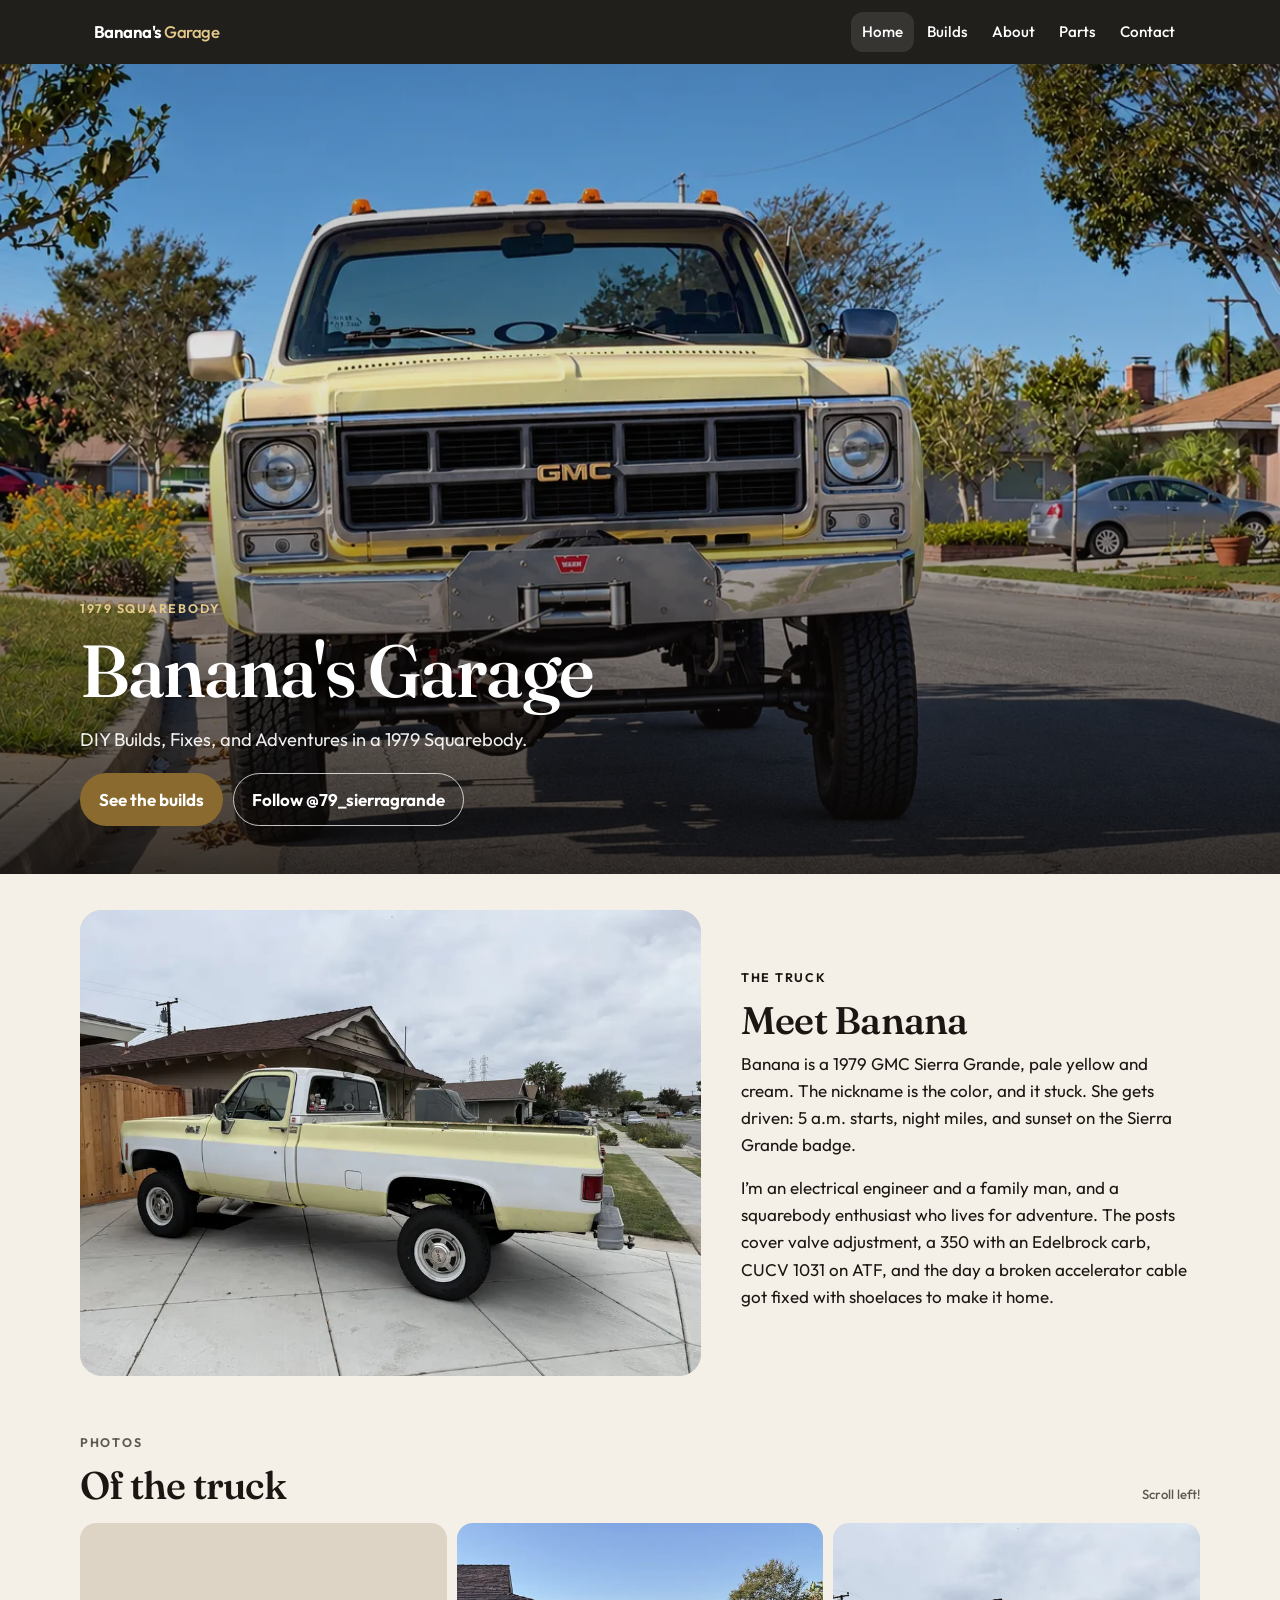
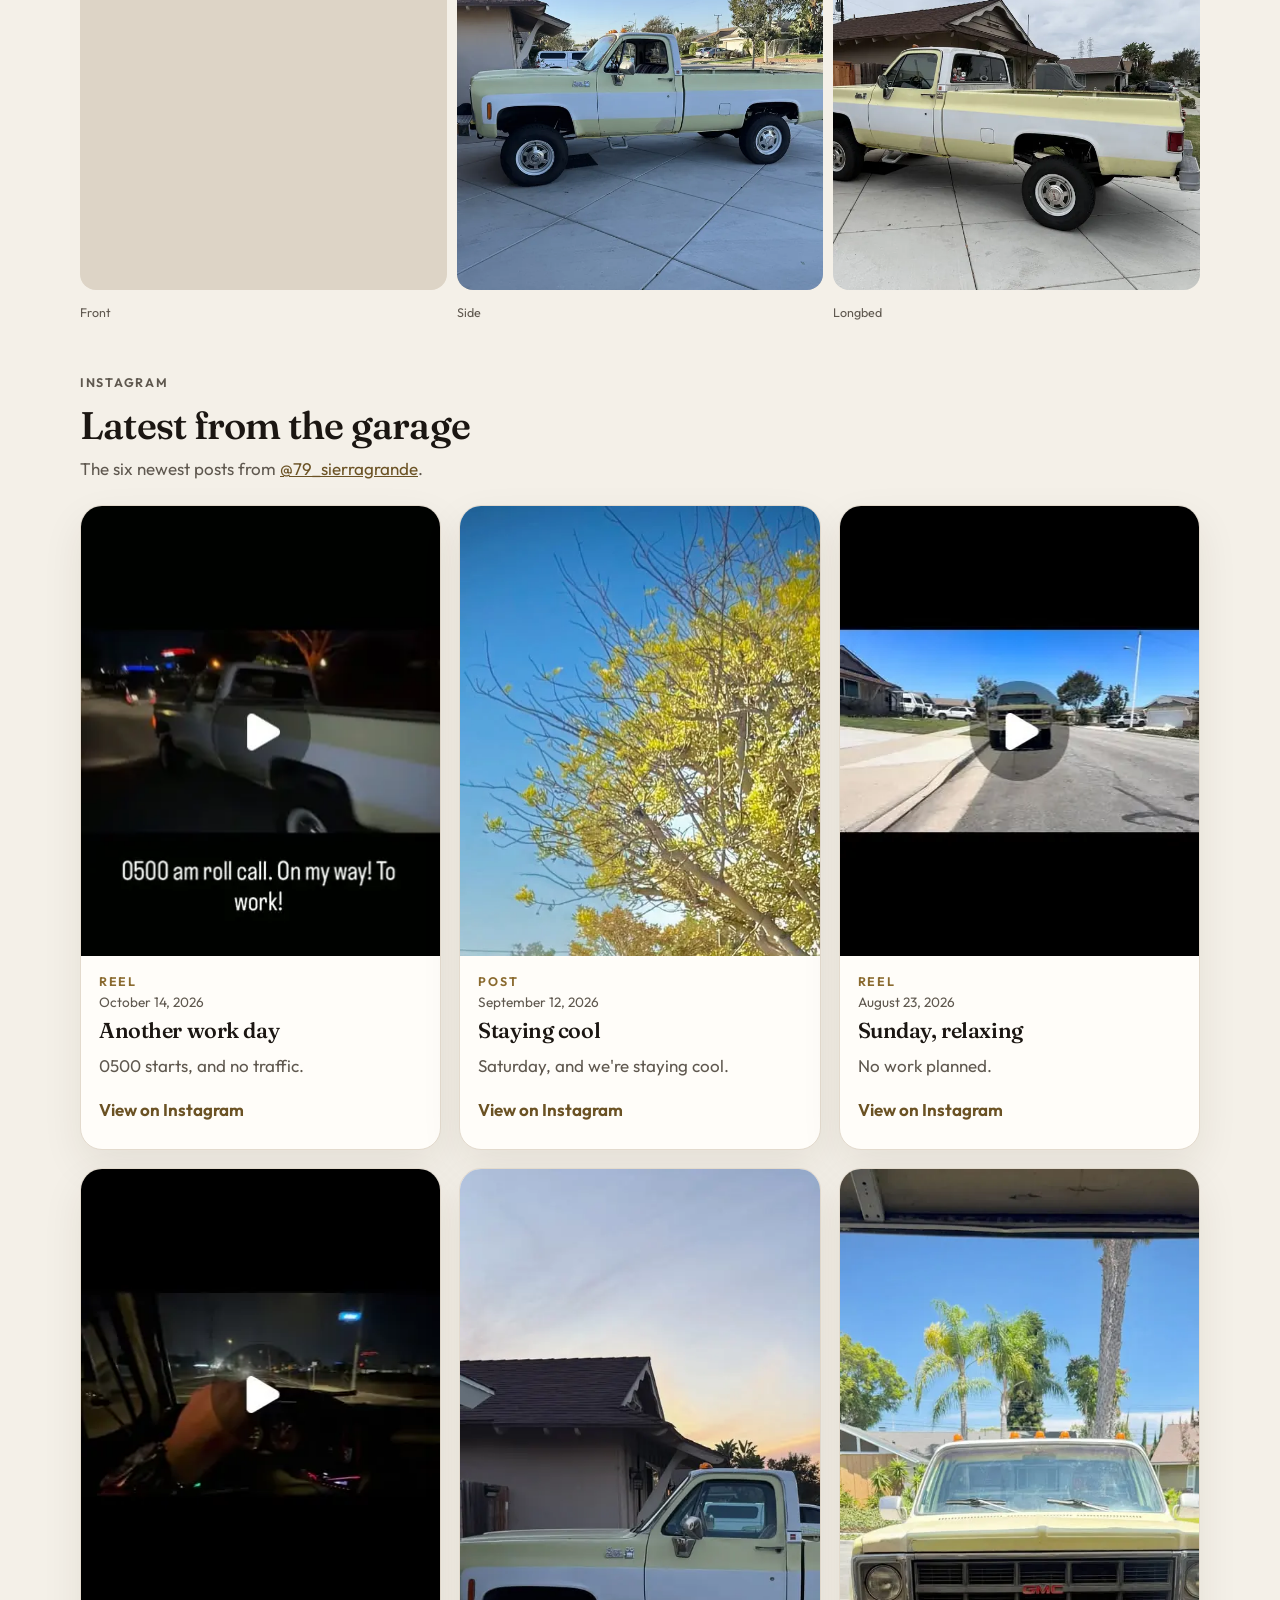
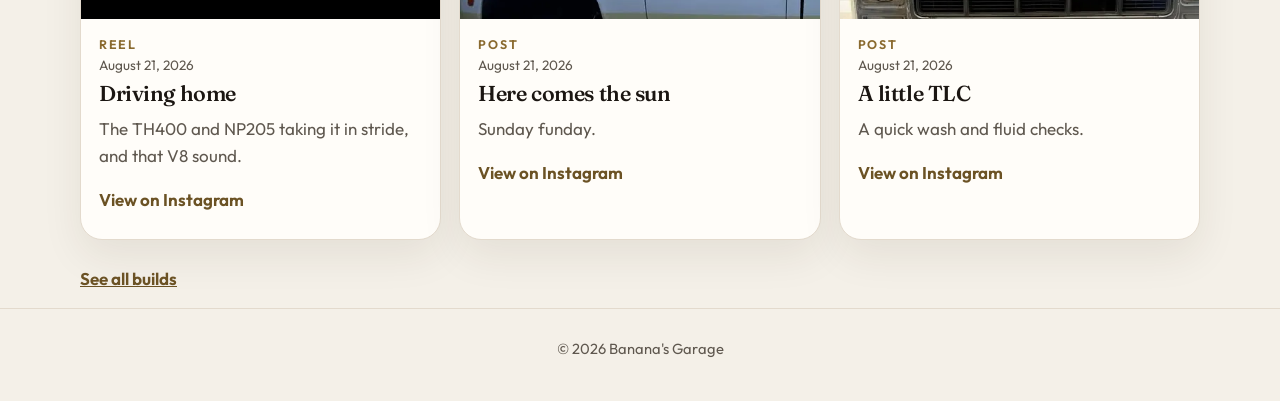
==== index.html @ 0ba42f67 "Title-case the home hero tagline Co-authored-by: jeremyge <info@jeremyescobar.com>" ====
<!DOCTYPE html>
<html lang="en">
<head>
  <meta charset="utf-8">
  <meta name="viewport" content="width=device-width, initial-scale=1">
  <title>Banana's Garage | 1979 GMC Sierra Grande</title>
  <meta name="description" content="DIY builds, fixes, and adventures in Banana, a pale-yellow 1979 GMC Sierra Grande.">
  <meta name="theme-color" content="#14110e">
  <link rel="canonical" href="https://bananasgarage.com/">
  <meta property="og:site_name" content="Banana's Garage">
  <meta property="og:type" content="website">
  <meta property="og:title" content="Banana's Garage | 1979 GMC Sierra Grande">
  <meta property="og:description" content="DIY Builds, Fixes, and Adventures in a 1979 Squarebody.">
  <meta property="og:url" content="https://bananasgarage.com/">
  <meta property="og:image" content="https://bananasgarage.com/og.png">
  <meta property="og:image:width" content="1200">
  <meta property="og:image:height" content="630">
  <meta property="og:image:alt" content="Head-on photo of Banana, a pale yellow 1979 squarebody, on a sunny street.">
  <meta name="twitter:card" content="summary_large_image">
  <meta name="twitter:title" content="Banana's Garage | 1979 GMC Sierra Grande">
  <meta name="twitter:description" content="DIY Builds, Fixes, and Adventures in a 1979 Squarebody.">
  <meta name="twitter:image" content="https://bananasgarage.com/og.png">
  <link rel="icon" href="favicon.png" type="image/png">
  <link rel="apple-touch-icon" href="apple-touch-icon.png">
  <link rel="preload" href="fonts/outfit.woff2" as="font" type="font/woff2" crossorigin>
  <link rel="preload" href="fonts/fraunces.woff2" as="font" type="font/woff2" crossorigin>
  <link rel="preload" as="image" href="img/truck-front-900.webp" imagesrcset="img/truck-front-900.webp 900w, img/truck-front-1223.webp 1223w" imagesizes="100vw" type="image/webp">
  <link rel="stylesheet" href="css/styles.css">
</head>
<body>
  <a class="skip" href="#content">Skip to content</a>
  <header class="site-header">
    <div class="bar">
      <a class="logo" href="index.html">Banana's <em>Garage</em></a>
      <button type="button" class="nav-toggle" aria-expanded="false" aria-controls="site-nav" aria-label="Open menu">
        <span class="nav-toggle-icon" aria-hidden="true"></span>
      </button>
      <nav id="site-nav" class="site-nav" aria-label="Primary">
        <a href="index.html" aria-current="page">Home</a>
        <a href="builds.html">Builds</a>
        <a href="about.html">About</a>
        <a href="parts.html">Parts</a>
        <a href="contact.html">Contact</a>
      </nav>
    </div>
  </header>
  <button type="button" class="nav-scrim" tabindex="-1" aria-label="Close menu" hidden></button>

  <section class="hero">
    <picture>
      <source type="image/webp" srcset="img/truck-front-900.webp 900w, img/truck-front-1223.webp 1223w" sizes="100vw">
      <img src="img/truck-front-900.jpg" srcset="img/truck-front-900.jpg 900w, img/truck-front-1223.jpg 1223w" sizes="100vw" width="1223" height="1286" alt="Banana, a pale yellow 1979 squarebody, head-on on a sunny residential street." fetchpriority="high" decoding="async">
    </picture>
    <div class="hero-shade" aria-hidden="true"></div>
    <div class="hero-copy">
      <p class="kicker">1979 squarebody</p>
      <h1>Banana's Garage</h1>
      <p class="lede">DIY Builds, Fixes, and Adventures in a 1979 Squarebody.</p>
      <div class="hero-actions">
        <a class="btn" href="builds.html">See the builds</a>
        <a class="btn btn-ghost" href="https://www.instagram.com/79_sierragrande/" target="_blank" rel="noopener noreferrer">Follow @79_sierragrande</a>
      </div>
    </div>
  </section>

  <main id="content">
    <div class="wrap">
      <section class="split">
        <picture>
          <source type="image/webp" srcset="img/truck-side-longbed-900.webp 900w, img/truck-side-longbed-1800.webp 1800w" sizes="(max-width: 720px) 100vw, 56vw">
          <img class="meet-photo" src="img/truck-side-longbed-900.jpg" srcset="img/truck-side-longbed-900.jpg 900w, img/truck-side-longbed-1800.jpg 1800w" sizes="(max-width: 720px) 100vw, 56vw" width="1800" height="1350" alt="Driver-side profile of the longbed, pale yellow and white, parked by a wood gate under an overcast sky." loading="lazy" decoding="async">
        </picture>
        <div>
          <p class="kicker">The truck</p>
          <h2>Meet Banana</h2>
          <p>Banana is a 1979 GMC Sierra Grande, pale yellow and cream. The nickname is the color, and it stuck. She gets driven: 5 a.m. starts, night miles, and sunset on the Sierra Grande badge.</p>
          <p>I’m an electrical engineer and a family man, and a squarebody enthusiast who lives for adventure. The posts cover valve adjustment, a 350 with an Edelbrock carb, CUCV 1031 on ATF, and the day a broken accelerator cable got fixed with shoelaces to make it home.</p>
        </div>
      </section>

      <section class="section" aria-labelledby="photos-title">
        <div class="section-head photo-head">
          <div>
            <p class="kicker">Photos</p>
            <h2 id="photos-title">Of the truck</h2>
          </div>
          <p class="scroll-hint">Scroll left!</p>
        </div>
        <!--
          Photo slot: add img/<name>-900.jpg, img/<name>-900.webp, and a larger
          width when the original is bigger than 900px. Copy a <figure> below
          only after those files exist. Do not leave an img pointing at a missing file.
        -->
        <div class="photo-strip" tabindex="0" role="region" aria-label="Photos of Banana">
            <figure>
              <picture>
                <source type="image/webp" srcset="img/truck-front-900.webp 900w, img/truck-front-1223.webp 1223w" sizes="33vw">
                <img class="fit-front" src="img/truck-front-900.jpg" srcset="img/truck-front-900.jpg 900w, img/truck-front-1223.jpg 1223w" sizes="33vw" width="1223" height="1286" alt="Head-on view of Banana on a sunny residential street." loading="lazy" decoding="async">
              </picture>
              <figcaption>Front</figcaption>
            </figure>
            <figure>
              <picture>
                <source type="image/webp" srcset="img/truck-side-900.webp 900w, img/truck-side-1800.webp 1800w" sizes="33vw">
                <img class="fit-side" src="img/truck-side-900.jpg" srcset="img/truck-side-900.jpg 900w, img/truck-side-1800.jpg 1800w" sizes="33vw" width="1800" height="1350" alt="Daylight side profile of the two-tone truck in the driveway." loading="lazy" decoding="async">
              </picture>
              <figcaption>Side</figcaption>
            </figure>
            <figure>
              <picture>
                <source type="image/webp" srcset="img/truck-side-longbed-900.webp 900w, img/truck-side-longbed-1800.webp 1800w" sizes="33vw">
                <img src="img/truck-side-longbed-900.jpg" srcset="img/truck-side-longbed-900.jpg 900w, img/truck-side-longbed-1800.jpg 1800w" sizes="33vw" width="1800" height="1350" alt="Driver-side profile of the longbed beside a wood gate under an overcast sky." loading="lazy" decoding="async">
              </picture>
              <figcaption>Longbed</figcaption>
            </figure>
            <figure>
              <picture>
                <source type="image/webp" srcset="img/truck-badge-900.webp 900w, img/truck-badge-1206.webp 1206w" sizes="33vw">
                <img class="fit-badge" src="img/truck-badge-900.jpg" srcset="img/truck-badge-900.jpg 900w, img/truck-badge-1206.jpg 1206w" sizes="33vw" width="1206" height="1735" alt="Sunset over the pale yellow fender and the Sierra Grande badge." loading="lazy" decoding="async">
              </picture>
              <figcaption>Badge</figcaption>
            </figure>
            <figure>
              <picture>
                <source type="image/webp" srcset="img/truck-street-three-quarter-900.webp 900w, img/truck-street-three-quarter-1800.webp 1800w" sizes="33vw">
                <img class="fit-street" src="img/truck-street-three-quarter-900.jpg" srcset="img/truck-street-three-quarter-900.jpg 900w, img/truck-street-three-quarter-1800.jpg 1800w" sizes="33vw" width="1800" height="2400" alt="Three-quarter view of Banana parked on a residential street." loading="lazy" decoding="async">
              </picture>
              <figcaption>On the street</figcaption>
            </figure>
            <figure>
              <picture>
                <source type="image/webp" srcset="img/truck-side-dusk-900.webp 900w, img/truck-side-dusk-1800.webp 1800w" sizes="33vw">
                <img class="fit-dusk" src="img/truck-side-dusk-900.jpg" srcset="img/truck-side-dusk-900.jpg 900w, img/truck-side-dusk-1800.jpg 1800w" sizes="33vw" width="1800" height="1350" alt="Side profile of Banana in the driveway at dusk." loading="lazy" decoding="async">
              </picture>
              <figcaption>Dusk</figcaption>
            </figure>
            <figure>
              <picture>
                <source type="image/webp" srcset="img/truck-garage-front-900.webp 900w, img/truck-garage-front-1800.webp 1800w" sizes="33vw">
                <img class="fit-garage" src="img/truck-garage-front-900.jpg" srcset="img/truck-garage-front-900.jpg 900w, img/truck-garage-front-1800.jpg 1800w" sizes="33vw" width="1800" height="2400" alt="Banana head-on, seen from inside the garage." loading="lazy" decoding="async">
              </picture>
              <figcaption>From the garage</figcaption>
            </figure>
            <figure>
              <picture>
                <source type="image/webp" srcset="img/truck-hood-open-900.webp 900w, img/truck-hood-open-1800.webp 1800w" sizes="33vw">
                <img class="fit-hood" src="img/truck-hood-open-900.jpg" srcset="img/truck-hood-open-900.jpg 900w, img/truck-hood-open-1800.jpg 1800w" sizes="33vw" width="1800" height="1350" alt="Banana with the hood open on the street." loading="lazy" decoding="async">
              </picture>
              <figcaption>Hood up</figcaption>
            </figure>
            <figure>
              <picture>
                <source type="image/webp" srcset="img/engine-edelbrock-gray-900.webp 900w, img/engine-edelbrock-gray-1800.webp 1800w" sizes="33vw">
                <img class="fit-edelbrock" src="img/engine-edelbrock-gray-900.jpg" srcset="img/engine-edelbrock-gray-900.jpg 900w, img/engine-edelbrock-gray-1800.jpg 1800w" sizes="33vw" width="1800" height="1685" alt="1987 350 with a gray Edelbrock air cleaner, black finned valve covers, and a gray intake." loading="lazy" decoding="async">
              </picture>
              <figcaption>1987 350 motor</figcaption>
            </figure>
            <figure>
              <picture>
                <source type="image/webp" srcset="img/engine-orange-chrome-900.webp 900w, img/engine-orange-chrome-1206.webp 1206w" sizes="33vw">
                <img class="fit-orange" src="img/engine-orange-chrome-900.jpg" srcset="img/engine-orange-chrome-900.jpg 900w, img/engine-orange-chrome-1206.jpg 1206w" sizes="33vw" width="1206" height="1251" alt="1979 350 with an orange-painted block, chrome Chevy bowtie valve covers, and an Edelbrock air cleaner." loading="lazy" decoding="async">
              </picture>
              <figcaption>1979 350 motor</figcaption>
            </figure>
            <figure>
              <picture>
                <source type="image/webp" srcset="img/engine-carb-topdown-900.webp 900w, img/engine-carb-topdown-1800.webp 1800w" sizes="33vw">
                <img class="fit-carb" src="img/engine-carb-topdown-900.jpg" srcset="img/engine-carb-topdown-900.jpg 900w, img/engine-carb-topdown-1800.jpg 1800w" sizes="33vw" width="1800" height="2127" alt="Top-down view of a bare Quadrajet carburetor between black valve covers." loading="lazy" decoding="async">
              </picture>
              <figcaption>Quadrajet</figcaption>
            </figure>
            <figure>
              <picture>
                <source type="image/webp" srcset="img/truck-driveway-flowers-900.webp 900w, img/truck-driveway-flowers-1800.webp 1800w" sizes="33vw">
                <img class="fit-flowers" src="img/truck-driveway-flowers-900.jpg" srcset="img/truck-driveway-flowers-900.jpg 900w, img/truck-driveway-flowers-1800.jpg 1800w" sizes="33vw" width="1800" height="1350" alt="Banana's side profile in the driveway, yellow flowers in the foreground under a blue sky." loading="lazy" decoding="async">
              </picture>
              <figcaption>Driveway</figcaption>
            </figure>
            <figure>
              <picture>
                <source type="image/webp" srcset="img/truck-hood-up-street-900.webp 900w, img/truck-hood-up-street-1206.webp 1206w" sizes="33vw">
                <img class="fit-hood-street" src="img/truck-hood-up-street-900.jpg" srcset="img/truck-hood-up-street-900.jpg 900w, img/truck-hood-up-street-1206.jpg 1206w" sizes="33vw" width="1206" height="673" alt="Wide-angle front three-quarter of Banana on the street with the hood open." loading="lazy" decoding="async">
              </picture>
              <figcaption>Hood open</figcaption>
            </figure>
            <figure>
              <picture>
                <source type="image/webp" srcset="img/engine-bay-stock-aircleaner-900.webp 900w, img/engine-bay-stock-aircleaner-1206.webp 1206w" sizes="33vw">
                <img class="fit-stock-air" src="img/engine-bay-stock-aircleaner-900.jpg" srcset="img/engine-bay-stock-aircleaner-900.jpg 900w, img/engine-bay-stock-aircleaner-1206.jpg 1206w" sizes="33vw" width="1206" height="650" alt="Engine bay from the front, with the stock GM air cleaner and snorkel hose." loading="lazy" decoding="async">
              </picture>
              <figcaption>Stock cleaner</figcaption>
            </figure>
            <figure>
              <picture>
                <source type="image/webp" srcset="img/body-mount-spacers-900.webp 900w, img/body-mount-spacers-1206.webp 1206w" sizes="33vw">
                <img class="fit-spacers" src="img/body-mount-spacers-900.jpg" srcset="img/body-mount-spacers-900.jpg 900w, img/body-mount-spacers-1206.jpg 1206w" sizes="33vw" width="1206" height="1386" alt="Transfer case spacers bolted to the cross member, seen from underneath." loading="lazy" decoding="async">
              </picture>
              <figcaption>Cross member</figcaption>
            </figure>
            <figure>
              <picture>
                <source type="image/webp" srcset="img/interior-dash-shifter-900.webp 900w, img/interior-dash-shifter-1206.webp 1206w" sizes="33vw">
                <img class="fit-dash" src="img/interior-dash-shifter-900.jpg" srcset="img/interior-dash-shifter-900.jpg 900w, img/interior-dash-shifter-1206.jpg 1206w" sizes="33vw" width="1206" height="1075" alt="Cab at night, with a black dash, woodgrain panel, manual shifter, Mexican blanket seat cover, and Chevy floor mat." loading="lazy" decoding="async">
              </picture>
              <figcaption>Interior</figcaption>
            </figure>
            <figure>
              <picture>
                <source type="image/webp" srcset="img/underside-transfer-case-900.webp 900w, img/underside-transfer-case-1206.webp 1206w" sizes="33vw">
                <img class="fit-transfer" src="img/underside-transfer-case-900.jpg" srcset="img/underside-transfer-case-900.jpg 900w, img/underside-transfer-case-1206.jpg 1206w" sizes="33vw" width="1206" height="904" alt="Underside view of the NP 205 transfer case, crossmember and front axle." loading="lazy" decoding="async">
              </picture>
              <figcaption>NP 205</figcaption>
            </figure>
        </div>
      </section>

      <section class="section" aria-labelledby="latest-title">
        <div class="section-head">
          <p class="kicker">Instagram</p>
          <h2 id="latest-title">Latest from the garage</h2>
          <p>The six newest posts from <a href="https://www.instagram.com/79_sierragrande/" target="_blank" rel="noopener noreferrer">@79_sierragrande</a>.</p>
        </div>
        <div class="card-grid cols-3">
          <a class="ig-card" href="https://www.instagram.com/reel/DefqOAhJ1hD/" target="_blank" rel="noopener noreferrer">
            <picture>
              <source type="image/webp" srcset="img/ig/DefqOAhJ1hD.webp">
              <img src="img/ig/DefqOAhJ1hD.jpg" width="361" height="451" alt="0500 starts, and no traffic." loading="lazy" decoding="async">
            </picture>
            <div>
              <p class="kicker">Reel</p>
              <time datetime="2026-10-14">October 14, 2026</time>
              <h3>Another work day</h3>
              <p class="ig-summary">0500 starts, and no traffic.</p>
              <span class="text-link">View on Instagram</span>
            </div>
          </a>
          <a class="ig-card" href="https://www.instagram.com/p/DdNJBA5ht53/" target="_blank" rel="noopener noreferrer">
            <picture>
              <source type="image/webp" srcset="img/ig/DdNJBA5ht53.webp">
              <img src="img/ig/DdNJBA5ht53.jpg" width="511" height="639" alt="Saturday, and we're staying cool." loading="lazy" decoding="async">
            </picture>
            <div>
              <p class="kicker">Post</p>
              <time datetime="2026-09-12">September 12, 2026</time>
              <h3>Staying cool</h3>
              <p class="ig-summary">Saturday, and we're staying cool.</p>
              <span class="text-link">View on Instagram</span>
            </div>
          </a>
          <a class="ig-card" href="https://www.instagram.com/reel/DcZXt1yy7qP/" target="_blank" rel="noopener noreferrer">
            <picture>
              <source type="image/webp" srcset="img/ig/DcZXt1yy7qP.webp">
              <img src="img/ig/DcZXt1yy7qP.jpg" width="360" height="450" alt="No work planned." loading="lazy" decoding="async">
            </picture>
            <div>
              <p class="kicker">Reel</p>
              <time datetime="2026-08-23">August 23, 2026</time>
              <h3>Sunday, relaxing</h3>
              <p class="ig-summary">No work planned.</p>
              <span class="text-link">View on Instagram</span>
            </div>
          </a>
          <a class="ig-card" href="https://www.instagram.com/reel/DcVAXZBJ3M5/" target="_blank" rel="noopener noreferrer">
            <picture>
              <source type="image/webp" srcset="img/ig/DcVAXZBJ3M5.webp">
              <img src="img/ig/DcVAXZBJ3M5.jpg" width="360" height="450" alt="The TH400 and NP205 taking it in stride, and that V8 sound." loading="lazy" decoding="async">
            </picture>
            <div>
              <p class="kicker">Reel</p>
              <time datetime="2026-08-21">August 21, 2026</time>
              <h3>Driving home</h3>
              <p class="ig-summary">The TH400 and NP205 taking it in stride, and that V8 sound.</p>
              <span class="text-link">View on Instagram</span>
            </div>
          </a>
          <a class="ig-card" href="https://www.instagram.com/p/DcU5XuHpoX4/" target="_blank" rel="noopener noreferrer">
            <picture>
              <source type="image/webp" srcset="img/ig/DcU5XuHpoX4.webp">
              <img src="img/ig/DcU5XuHpoX4.jpg" width="512" height="640" alt="Sunday funday." loading="lazy" decoding="async">
            </picture>
            <div>
              <p class="kicker">Post</p>
              <time datetime="2026-08-21">August 21, 2026</time>
              <h3>Here comes the sun</h3>
              <p class="ig-summary">Sunday funday.</p>
              <span class="text-link">View on Instagram</span>
            </div>
          </a>
          <a class="ig-card" href="https://www.instagram.com/p/DcU4iTLpykb/" target="_blank" rel="noopener noreferrer">
            <picture>
              <source type="image/webp" srcset="img/ig/DcU4iTLpykb.webp">
              <img src="img/ig/DcU4iTLpykb.jpg" width="512" height="640" alt="A quick wash and fluid checks." loading="lazy" decoding="async">
            </picture>
            <div>
              <p class="kicker">Post</p>
              <time datetime="2026-08-21">August 21, 2026</time>
              <h3>A little TLC</h3>
              <p class="ig-summary">A quick wash and fluid checks.</p>
              <span class="text-link">View on Instagram</span>
            </div>
          </a>
        </div>
        <p class="more-link"><a class="text-link" href="builds.html">See all builds</a></p>
      </section>
    </div>
  </main>

  <footer class="site-footer">
    <p>© 2026 Banana's Garage</p>
  </footer>
  <script src="js/main.js" defer></script>
</body>
</html>
---- css/styles.css ----
@font-face {
  font-family: "Fraunces";
  src: url("../fonts/fraunces.woff2") format("woff2");
  font-weight: 100 900;
  font-style: normal;
  font-display: swap;
}
@font-face {
  font-family: "Outfit";
  src: url("../fonts/outfit.woff2") format("woff2");
  font-weight: 100 900;
  font-style: normal;
  font-display: swap;
}

:root {
  --bg: #f4f0e8;
  --paper: #fffdf9;
  --ink: #1b1612;
  --muted: #5f584f;
  --line: #e3dacd;
  --accent: #8a6a2f;
  --accent-dark: #6b5224;
  --accent-soft: #e4c98a;
  --header: #14110e;
  --shadow: 0 16px 40px rgba(48, 32, 16, 0.08);
  --sans: "Outfit", "Avenir Next", "Segoe UI", sans-serif;
  --serif: "Fraunces", "Iowan Old Style", Palatino, Georgia, serif;
  --header-h: 64px;
  --wrap: 1120px;
}

* { box-sizing: border-box; }
html { overflow-x: clip; }
body {
  margin: 0;
  font-family: var(--sans);
  font-size: 1.0625rem;
  line-height: 1.6;
  color: var(--ink);
  background: var(--bg);
}
img { max-width: 100%; height: auto; }
a { color: var(--accent-dark); }
h1, h2, h3 {
  font-family: var(--serif);
  font-weight: 560;
  line-height: 1.15;
  letter-spacing: -0.02em;
}
p { margin: 0 0 0.9em; }
.skip {
  position: absolute;
  left: 12px;
  top: -48px;
  background: #fff;
  color: var(--ink);
  padding: 8px 12px;
  z-index: 80;
  border-radius: 8px;
}
.skip:focus { top: 12px; }
.sr-only {
  position: absolute;
  width: 1px;
  height: 1px;
  padding: 0;
  margin: -1px;
  overflow: hidden;
  clip: rect(0, 0, 0, 0);
  white-space: nowrap;
  border: 0;
}

.site-header {
  position: sticky;
  top: 0;
  z-index: 50;
  background: rgba(20, 17, 14, 0.94);
  color: #fff;
  -webkit-backdrop-filter: blur(16px);
  backdrop-filter: blur(16px);
  transition: background-color 200ms ease, backdrop-filter 200ms ease, -webkit-backdrop-filter 200ms ease;
}
.site-header.is-scrolled {
  background: rgba(20, 17, 14, 0.5);
  -webkit-backdrop-filter: blur(8px);
  backdrop-filter: blur(8px);
}
.bar {
  position: relative;
  display: flex;
  align-items: center;
  justify-content: space-between;
  gap: 12px;
  min-height: var(--header-h);
  width: min(var(--wrap), 100%);
  margin: 0 auto;
  padding: 0 14px;
}
.logo {
  color: #fff;
  text-decoration: none;
  font-weight: 650;
  font-size: 1.05rem;
  letter-spacing: -0.03em;
  white-space: nowrap;
}
.logo em {
  font-style: normal;
  color: var(--accent-soft);
  font-weight: 500;
}
.nav-toggle {
  flex: none;
  width: 48px;
  height: 48px;
  margin-right: -6px;
  border: 0;
  border-radius: 12px;
  background: transparent;
  color: #fff;
  display: inline-flex;
  align-items: center;
  justify-content: center;
  cursor: pointer;
}
.nav-toggle-icon,
.nav-toggle-icon::before,
.nav-toggle-icon::after {
  display: block;
  width: 20px;
  height: 2px;
  background: #fff;
  border-radius: 2px;
  position: relative;
}
.nav-toggle-icon::before,
.nav-toggle-icon::after {
  content: "";
  position: absolute;
  left: 0;
}
.nav-toggle-icon::before { top: -6px; }
.nav-toggle-icon::after { top: 6px; }
.site-header.is-open .nav-toggle-icon { background: transparent; }
.site-header.is-open .nav-toggle-icon::before { top: 0; transform: rotate(45deg); }
.site-header.is-open .nav-toggle-icon::after { top: 0; transform: rotate(-45deg); }

.site-nav { display: none; }
.site-nav a {
  color: #fff;
  text-decoration: none;
  min-height: 48px;
  display: flex;
  align-items: center;
  padding: 10px 14px;
  border-radius: 12px;
  font-size: 1.0625rem;
  font-weight: 500;
}
.site-nav a[aria-current="page"] { background: rgba(255, 255, 255, 0.1); }
.nav-scrim {
  position: fixed;
  inset: var(--header-h) 0 0 0;
  border: 0;
  padding: 0;
  margin: 0;
  background: rgba(12, 10, 8, 0.46);
  z-index: 40;
  cursor: pointer;
}
.nav-scrim[hidden] { display: none; }

@media (max-width: 879px) {
  .site-header.is-open .site-nav {
    display: flex;
    flex-direction: column;
    gap: 4px;
    position: absolute;
    left: 0;
    right: 0;
    top: 100%;
    z-index: 60;
    background: #16130f;
    padding: 8px 10px 16px;
    border-top: 1px solid rgba(255, 255, 255, 0.08);
    box-shadow: 0 24px 40px rgba(0, 0, 0, 0.28);
    max-height: calc(100dvh - var(--header-h));
    overflow-y: auto;
  }
}
@media (min-width: 880px) {
  .nav-toggle { display: none; }
  .nav-scrim { display: none !important; }
  .site-nav {
    display: flex;
    align-items: center;
    gap: 2px;
    margin-left: auto;
  }
  .site-nav a {
    min-height: 40px;
    padding: 0 11px;
    font-size: 0.95rem;
    white-space: nowrap;
  }
  .site-nav a:hover { background: rgba(255, 255, 255, 0.08); }
}

:focus-visible {
  outline: 3px solid var(--accent-soft);
  outline-offset: 3px;
}

.hero,
.page-hero {
  position: relative;
  display: grid;
  align-items: end;
  color: #fff;
  isolation: isolate;
  overflow: hidden;
  min-height: 88vh;
}
.hero { min-height: 90vh; }
.page-hero { min-height: 62vh; }
.hero picture,
.page-hero picture {
  position: absolute;
  inset: 0;
  z-index: -2;
  display: block;
}
.hero picture img,
.page-hero picture img {
  width: 100%;
  height: 100%;
  object-fit: cover;
  object-position: center 42%;
}
.banner-side picture img { object-position: center 55%; }
.banner-rear picture img { object-position: 18% 38%; }
.hero-shade {
  position: absolute;
  inset: 0;
  z-index: -1;
  background: linear-gradient(180deg, rgba(12, 9, 7, 0.28) 0%, rgba(12, 9, 7, 0.1) 40%, rgba(12, 9, 7, 0.82) 100%);
}
.hero-copy,
.page-hero-copy {
  width: min(var(--wrap), calc(100% - 32px));
  margin: 0 auto;
  padding: 72px 0 48px;
}
.kicker {
  margin: 0 0 10px;
  font-size: 0.78rem;
  font-weight: 650;
  letter-spacing: 0.14em;
  text-transform: uppercase;
  color: var(--accent);
}
.hero .kicker,
.page-hero .kicker { color: var(--accent-soft); }
.hero h1,
.page-hero h1 {
  margin: 0 0 12px;
  font-size: clamp(2.4rem, 6vw, 4.6rem);
  max-width: 12ch;
  text-shadow: 0 2px 22px rgba(0, 0, 0, 0.35);
}
.page-hero h1 { max-width: 16ch; font-size: clamp(2rem, 5vw, 3.5rem); }
.lede {
  max-width: 38rem;
  font-size: 1.15rem;
  color: rgba(255, 255, 255, 0.92);
  margin: 0;
}
.hero-actions { display: flex; flex-wrap: wrap; gap: 10px; margin-top: 18px; }

.wrap {
  width: min(var(--wrap), calc(100% - 32px));
  margin: 0 auto;
}
.section { padding: 42px 0 8px; }
.section-head { padding-bottom: 8px; }
.section-head h1,
.section-head h2,
.split h2,
.prose h2 {
  margin: 0 0 8px;
  font-size: clamp(1.8rem, 3vw, 2.5rem);
}
.section-head h1 { font-size: clamp(2.2rem, 5vw, 3.4rem); }
.section-head p { color: var(--muted); max-width: 40rem; }
.section-head-row {
  display: grid;
  gap: 14px;
  align-items: start;
}

.split {
  display: grid;
  gap: 22px;
  align-items: center;
  padding: 36px 0 8px;
}
.split img {
  width: 100%;
  aspect-ratio: 4 / 3;
  object-fit: cover;
  border-radius: 22px;
  background: #ddd4c6;
}
.split img.meet-photo {
  object-fit: contain;
  object-position: center;
}
.split p { color: var(--ink); }
.facts {
  display: grid;
  gap: 8px;
  margin: 18px 0 0;
}
.facts div {
  display: grid;
  grid-template-columns: 6.5rem 1fr;
  gap: 10px;
  padding-top: 8px;
  border-top: 1px solid var(--line);
}
.facts dt {
  margin: 0;
  font-size: 0.75rem;
  font-weight: 650;
  letter-spacing: 0.08em;
  text-transform: uppercase;
  color: var(--muted);
}
.facts dd { margin: 0; }

.photo-head {
  display: flex;
  flex-wrap: wrap;
  align-items: flex-end;
  justify-content: space-between;
  gap: 2px 16px;
}
.photo-head h2 { margin: 0; }
.scroll-hint {
  margin: 0 0 2px;
  font-size: 0.82rem;
  font-weight: 500;
  color: var(--accent);
}
.photo-strip {
  display: flex;
  gap: 10px;
  margin: 8px 0 0;
  max-width: 100%;
  overflow-x: auto;
  overscroll-behavior-x: contain;
  scroll-snap-type: x mandatory;
  scrollbar-width: none;
}
.photo-strip::-webkit-scrollbar { display: none; }
.photo-strip figure {
  flex: 0 0 calc((100% - 20px) / 3);
  margin: 0;
  min-width: 0;
  scroll-snap-align: start;
}
.photo-strip img {
  width: 100%;
  aspect-ratio: 1;
  object-fit: cover;
  border-radius: 16px;
  background: #ddd4c6;
}
.photo-strip figcaption {
  margin-top: 6px;
  font-size: 0.78rem;
  color: var(--muted);
}
.fit-front { object-position: center 42%; }
.fit-side { object-position: center 60%; }
.fit-badge { object-position: center 78%; }
.fit-street { object-position: center 28%; }
.fit-dusk { object-position: center 50%; }
.fit-garage { object-position: center 30%; }
.fit-hood { object-position: center 46%; }
.fit-edelbrock { object-position: 42% 48%; }
.fit-orange { object-position: center 34%; }
.fit-carb { object-position: center 36%; }
.fit-flowers { object-position: 38% center; }
.fit-hood-street { object-position: 36% center; }
.fit-stock-air { object-position: 46% center; }
.fit-spacers { object-position: center 46%; }
.fit-dash { object-position: 48% center; }
.fit-transfer { object-position: 34% center; }
.banner-garage picture img { object-position: center 30%; }
.banner-dusk picture img { object-position: center 48%; }
.banner-parts picture img { object-position: 34% 33%; }

.card-grid {
  display: grid;
  gap: 16px;
}
.ig-card,
.job {
  background: var(--paper);
  border: 1px solid var(--line);
  border-radius: 22px;
  overflow: hidden;
  box-shadow: var(--shadow);
  min-width: 0;
}
a.ig-card {
  display: block;
  color: inherit;
  text-decoration: none;
}
a.ig-card:hover { color: inherit; }
.ig-card img {
  display: block;
  width: 100%;
  aspect-ratio: 4 / 5;
  object-fit: cover;
  object-position: center;
  background: #ddd4c6;
}
.ig-card time {
  display: block;
  margin: 0 0 6px;
  font-size: 0.85rem;
  color: var(--muted);
}
.ig-card div,
.job { padding: 16px 18px 18px; }
.job { padding: 18px 18px 16px; }
.ig-card h3,
.job h2 {
  margin: 0 0 8px;
  font-size: 1.35rem;
}
.ig-card p,
.job p { margin: 0; color: var(--muted); }
.ig-card .kicker,
.job .kicker { color: var(--accent); }
.text-link {
  display: inline-flex;
  align-items: center;
  min-height: 44px;
  margin-top: 8px;
  font-weight: 650;
  color: var(--accent-dark);
}
.more-link { margin: 8px 0 0; }

.part-list {
  display: grid;
  gap: 14px;
  margin: 0 0 18px;
  padding: 0;
  list-style: none;
}
.part-card {
  background: var(--paper);
  border: 1px solid var(--line);
  border-radius: 22px;
  padding: 16px 18px;
  box-shadow: var(--shadow);
}
.part-card h2 { margin: 0 0 8px; font-size: 1.35rem; }
.slot-status {
  margin: 10px 0 0;
  font-weight: 650;
  color: var(--accent-dark);
}
.note {
  background: #f8f3e8;
  border: 1px solid #e6dcc8;
  color: #4e4538;
  border-radius: 14px;
  padding: 14px 16px;
}
.note h2 { margin: 0 0 8px; font-size: 1.25rem; }

.btn {
  display: inline-flex;
  align-items: center;
  justify-content: center;
  min-height: 48px;
  padding: 12px 18px;
  border-radius: 999px;
  background: var(--accent);
  color: #fff;
  text-decoration: none;
  font-weight: 650;
  border: 1px solid transparent;
  text-align: center;
}
.btn:hover { background: var(--accent-dark); color: #fff; }
.btn-ghost {
  background: transparent;
  color: #fff;
  border-color: rgba(255, 255, 255, 0.75);
}
.btn-ghost:hover { background: rgba(255, 255, 255, 0.12); color: #fff; }

.prose-page { padding: 36px 0 12px; }
.prose { width: min(720px, 100%); }
.prose h1 { font-size: clamp(2.2rem, 5vw, 3.4rem); margin: 0 0 12px; }
.prose .kicker { margin-top: 0; }
.jump {
  display: flex;
  flex-wrap: wrap;
  gap: 8px 16px;
  margin: 0 0 18px;
}
.jump a { font-weight: 650; min-height: 44px; display: inline-flex; align-items: center; }

.contact-stack { display: grid; gap: 12px; max-width: 40rem; }
.contact-card {
  display: flex;
  flex-direction: column;
  gap: 4px;
  background: var(--paper);
  border: 1px solid var(--line);
  border-radius: 22px;
  padding: 16px 18px;
  box-shadow: var(--shadow);
  color: inherit;
  text-decoration: none;
}
.contact-card strong {
  font-size: 1.15rem;
  font-weight: 650;
  overflow-wrap: anywhere;
  color: var(--ink);
}

.site-footer {
  border-top: 1px solid var(--line);
  padding: 28px 16px 40px;
  color: var(--muted);
  font-size: 0.92rem;
  text-align: center;
}
.site-footer p { margin: 0; }

@media (max-width: 640px) {
  a.ig-card {
    display: grid;
    grid-template-columns: 39% 1fr;
    align-items: stretch;
  }
  .ig-card picture {
    display: flex;
    align-items: center;
    justify-content: center;
    height: 160px;
    background: #000;
  }
  .ig-card img {
    width: 100%;
    height: 100%;
    aspect-ratio: auto;
    object-fit: contain;
    object-position: center;
    background: #000;
  }
  .ig-card div {
    padding: 8px 12px;
    min-width: 0;
    display: flex;
    flex-direction: column;
    justify-content: center;
  }
  .ig-card .kicker {
    margin: 0;
    font-size: 0.68rem;
  }
  .ig-card time {
    margin: 0 0 2px;
    font-size: 0.75rem;
  }
  .ig-card h3 {
    margin: 0 0 2px;
    font-size: 1.02rem;
    line-height: 1.2;
  }
  .ig-card .ig-summary {
    display: -webkit-box;
    -webkit-box-orient: vertical;
    -webkit-line-clamp: 2;
    overflow: hidden;
    font-size: 0.82rem;
    line-height: 1.3;
  }
  .ig-card .text-link {
    min-height: 0;
    margin-top: 4px;
    font-size: 0.85rem;
  }
}
@media (max-width: 560px) {
  .hero-actions { flex-direction: column; align-items: stretch; }
  .hero-actions .btn { width: 100%; }
}
@media (min-width: 720px) {
  .split { grid-template-columns: 1.15fr 0.85fr; gap: 40px; }
  .card-grid { grid-template-columns: 1fr 1fr; gap: 18px; }
  .section-head-row { grid-template-columns: 1fr auto; align-items: end; }
  .part-list { grid-template-columns: 1fr 1fr; }
}
@media (min-width: 1040px) {
  .card-grid.cols-3 { grid-template-columns: 1fr 1fr 1fr; }
}
@media (max-width: 768px) {
  .hero {
    display: block;
    min-height: 0;
    color: var(--ink);
    background: transparent;
  }
  .hero picture {
    position: relative;
    inset: auto;
    z-index: auto;
  }
  .hero picture img {
    width: 100%;
    height: auto;
    aspect-ratio: 1223 / 1286;
    object-fit: contain;
    object-position: center center;
  }
  .hero .hero-shade { display: none; }
  .hero-copy { padding: 22px 0 4px; }
  .hero .kicker { color: var(--accent); }
  .hero h1 {
    color: var(--ink);
    text-shadow: none;
    max-width: none;
  }
  .hero .lede { color: var(--ink); }
  .hero .btn-ghost {
    color: var(--ink);
    border-color: rgba(27, 22, 18, 0.45);
  }
  .hero .btn-ghost:hover {
    background: rgba(27, 22, 18, 0.06);
    color: var(--ink);
  }
}
@media (max-width: 380px) {
  .bar { padding: 0 10px; }
  .logo { font-size: 0.98rem; }
}
@media (prefers-reduced-motion: reduce) {
  * { transition: none !important; }
}
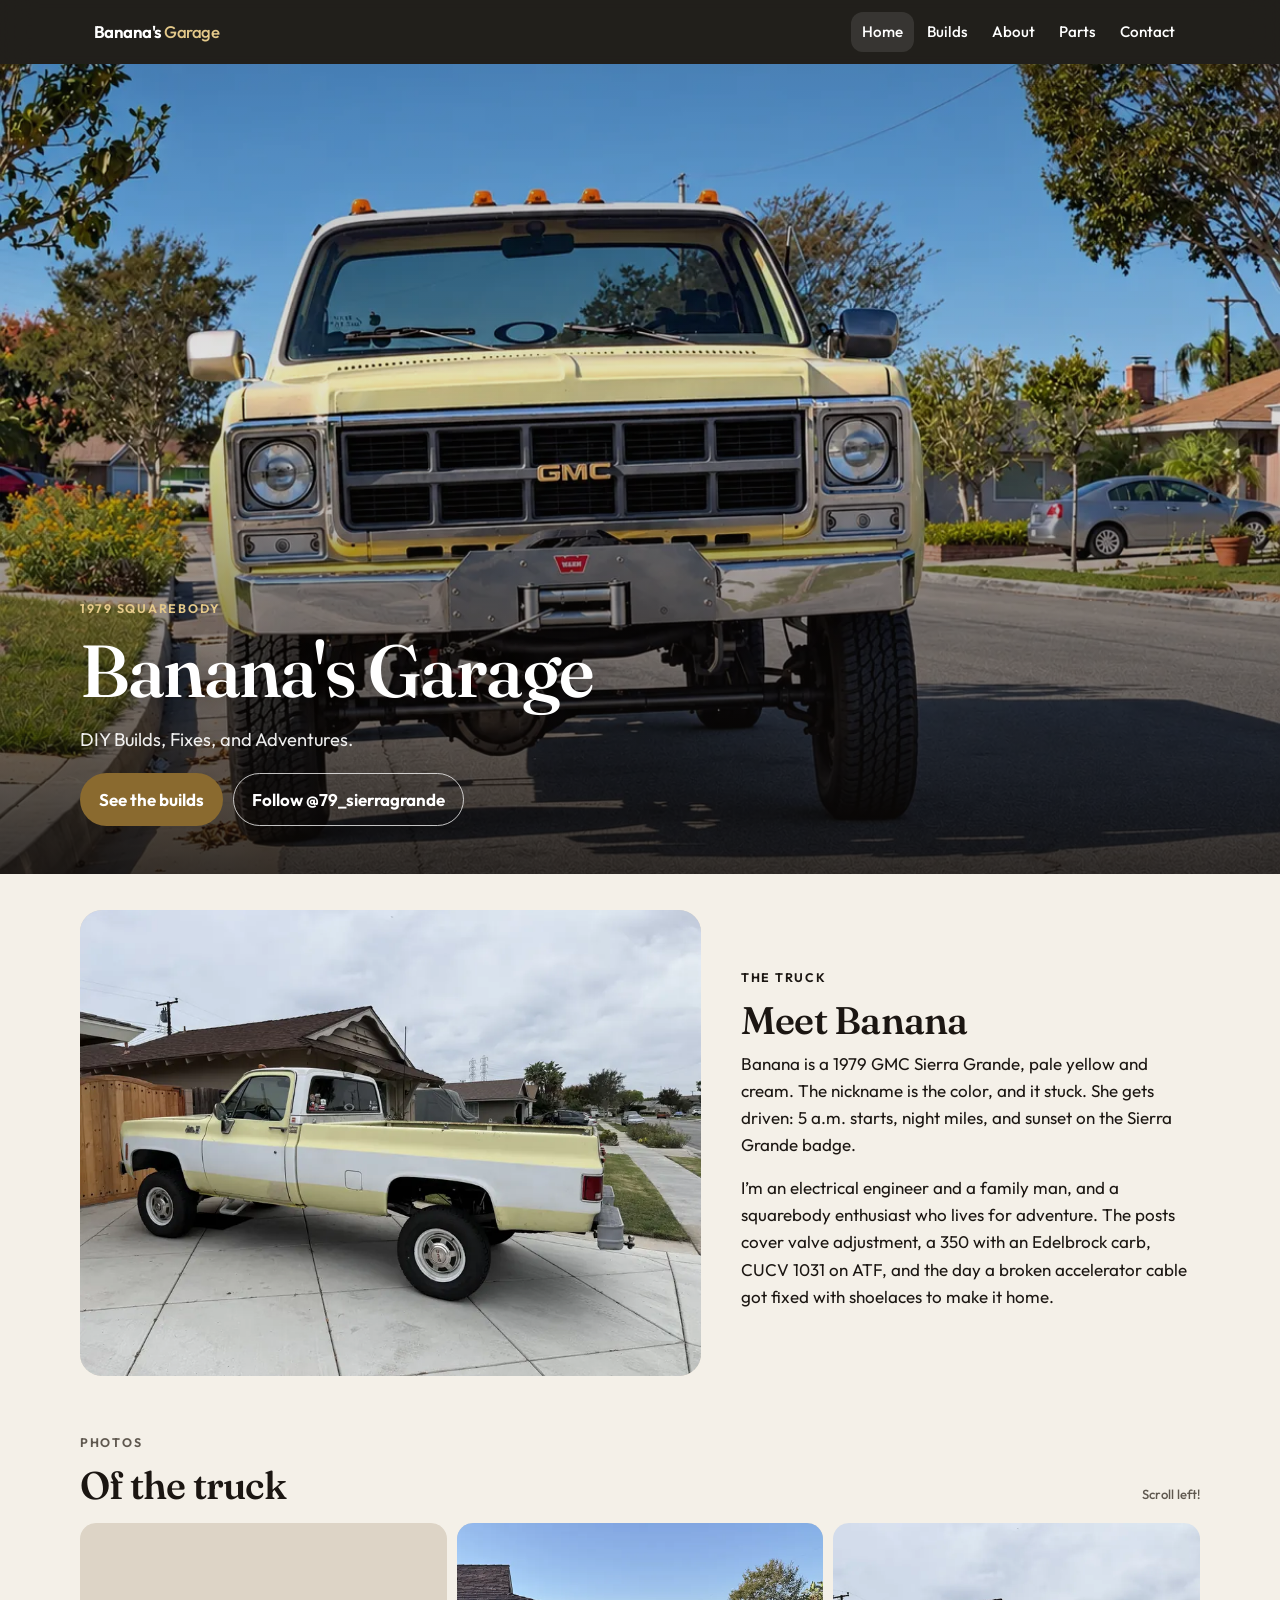
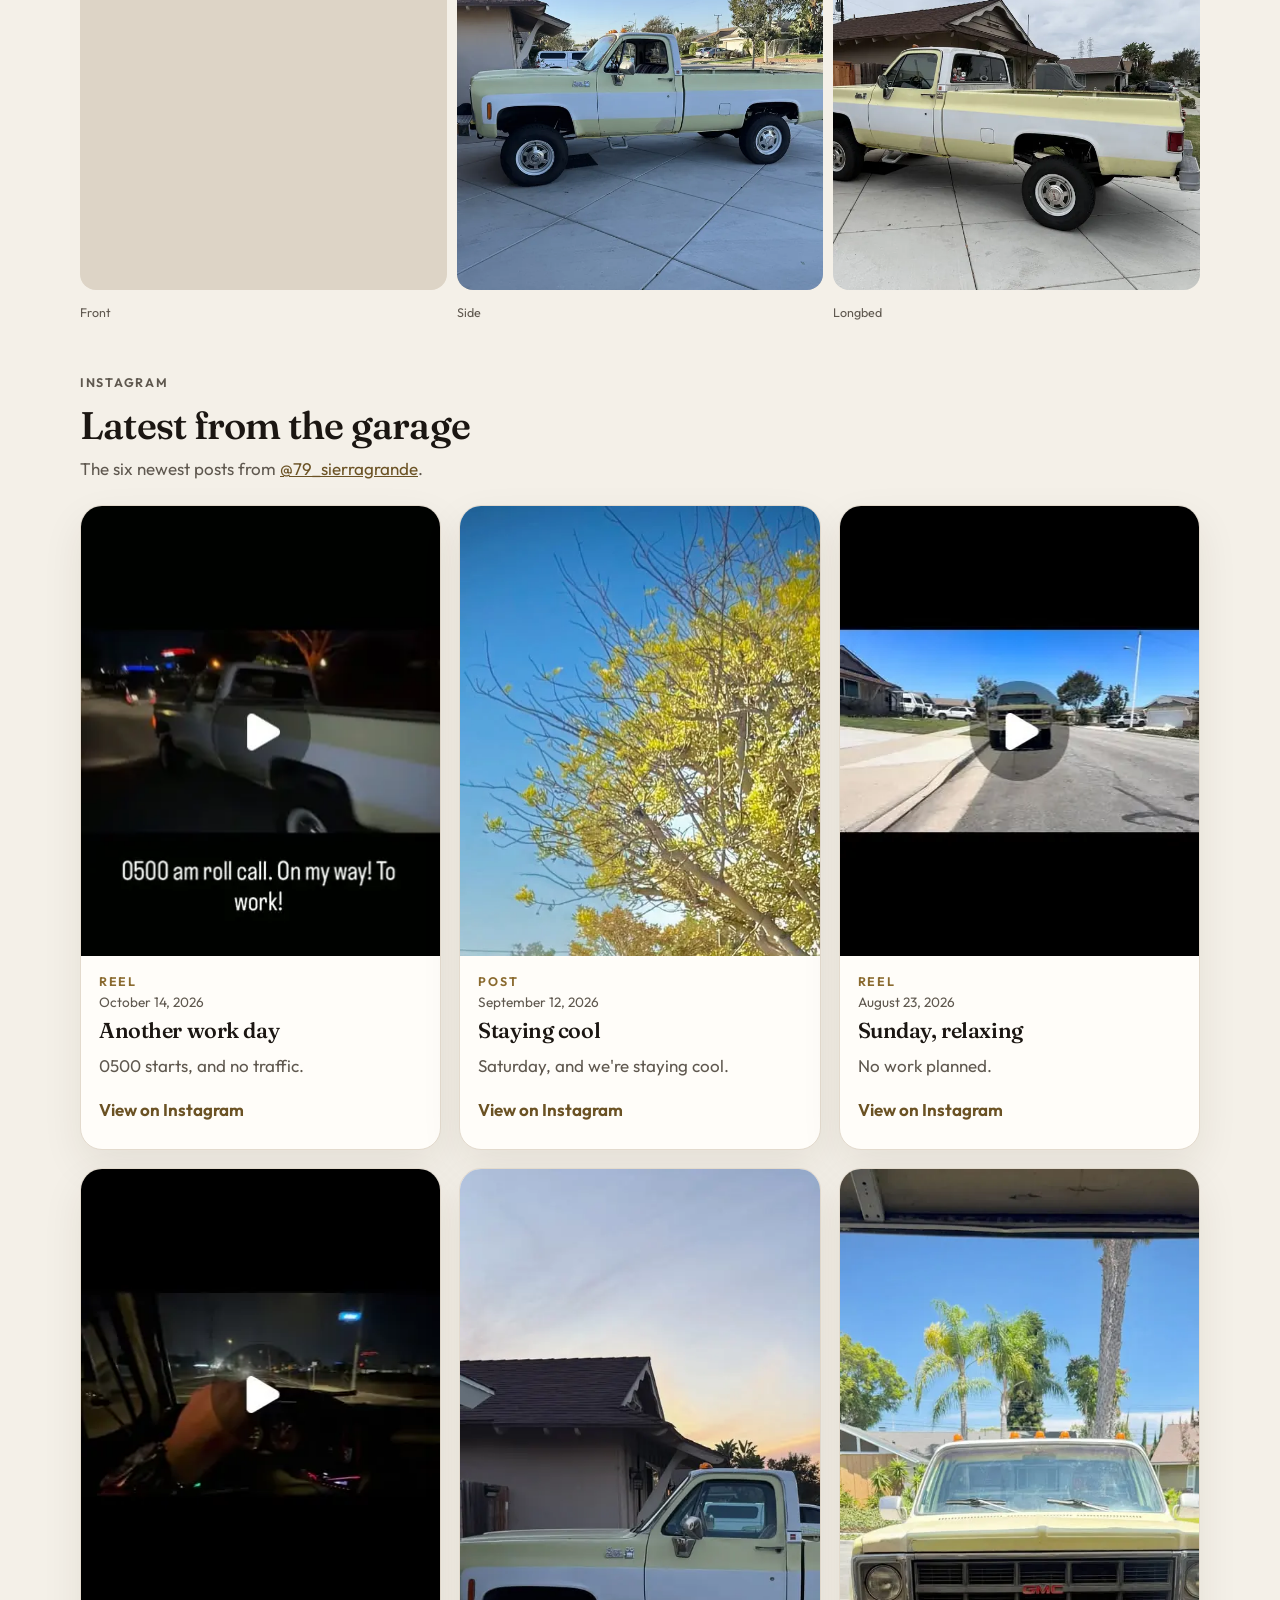
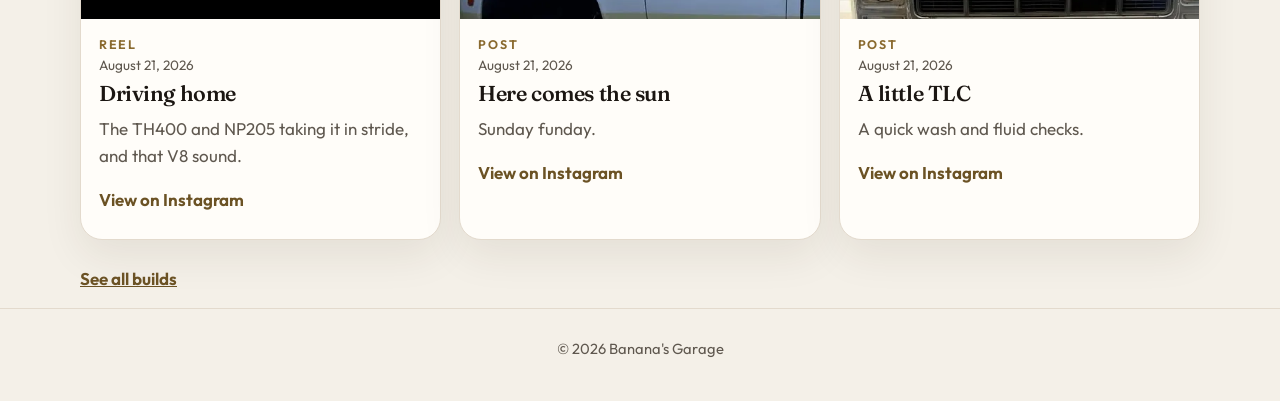
==== commit 619e96f3: "Shorten the home hero tagline Co-authored-by: jeremyge <info@jeremyescobar.com>" ====
--- a/index.html
+++ b/index.html
@@ -55,7 +55,7 @@
     <div class="hero-copy">
       <p class="kicker">1979 squarebody</p>
       <h1>Banana's Garage</h1>
-      <p class="lede">DIY Builds, Fixes, and Adventures in a 1979 Squarebody.</p>
+      <p class="lede">DIY Builds, Fixes, and Adventures.</p>
       <div class="hero-actions">
         <a class="btn" href="builds.html">See the builds</a>
         <a class="btn btn-ghost" href="https://www.instagram.com/79_sierragrande/" target="_blank" rel="noopener noreferrer">Follow @79_sierragrande</a>
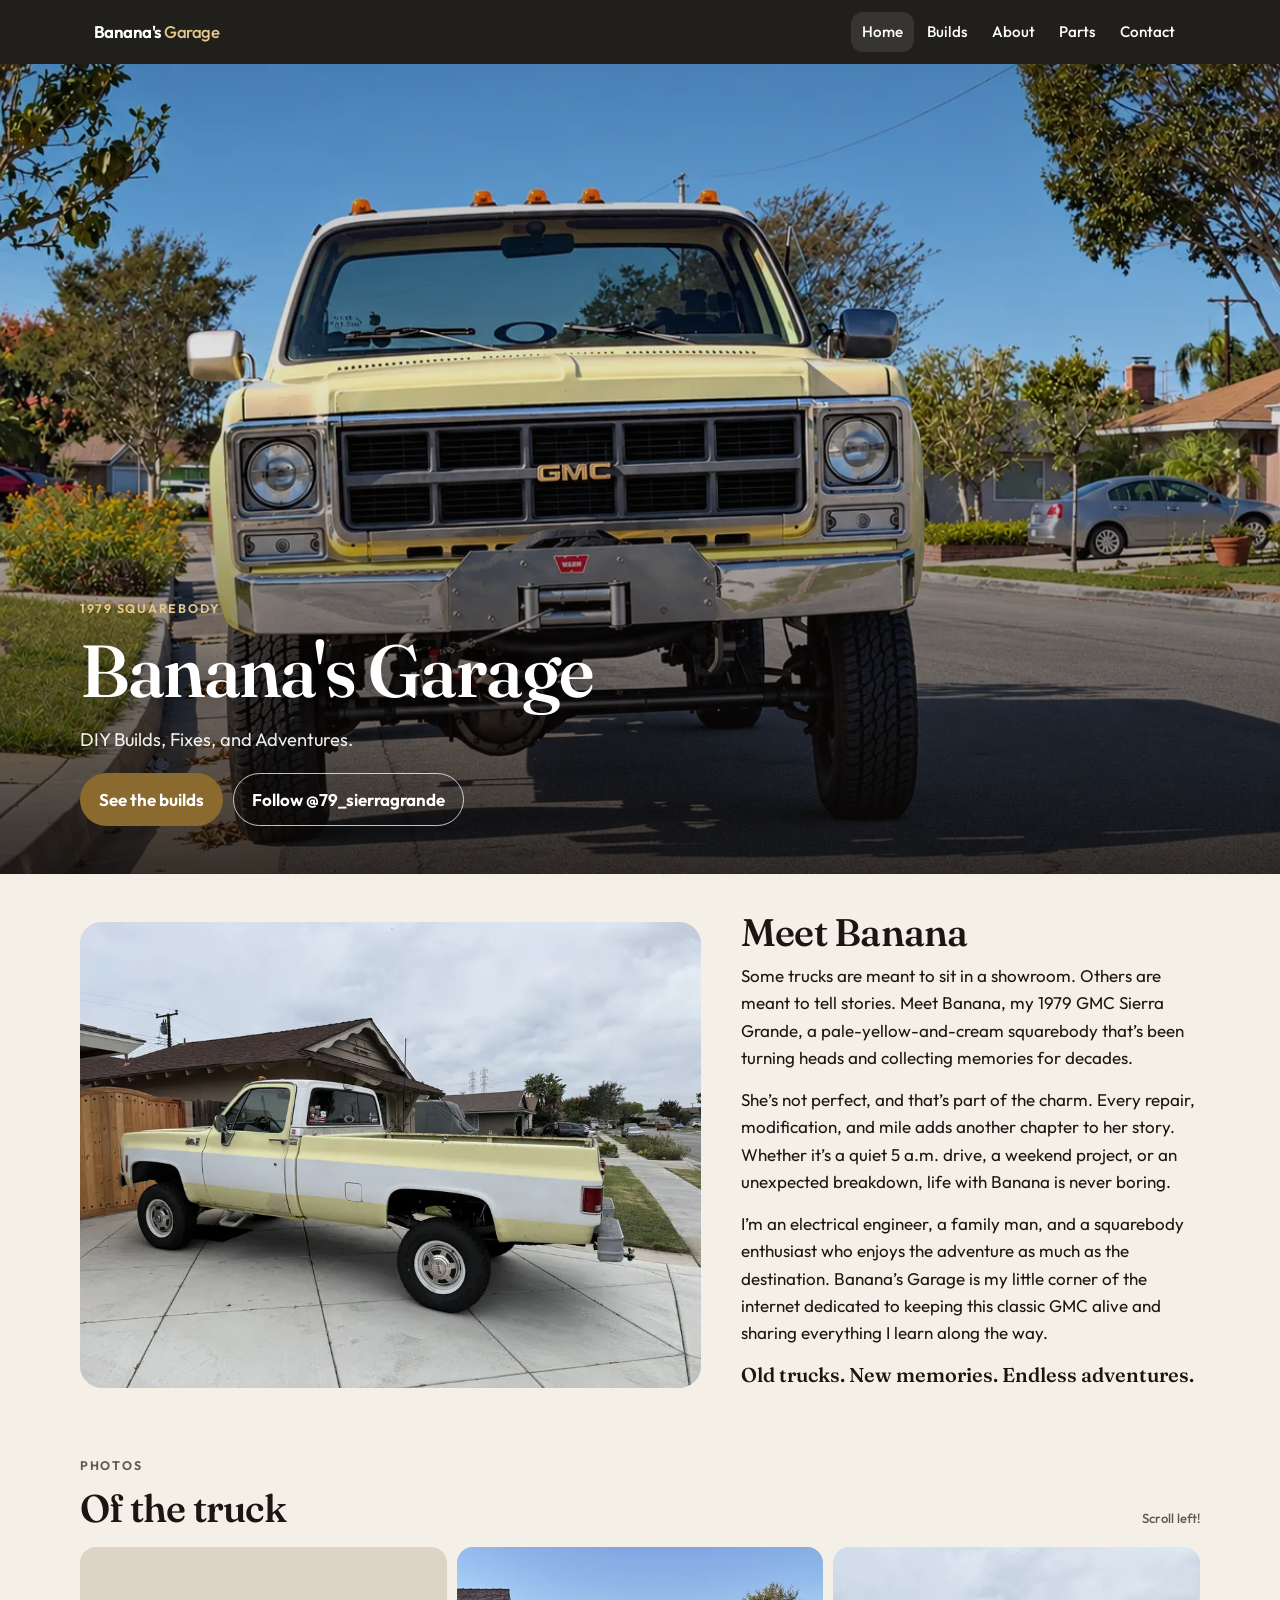
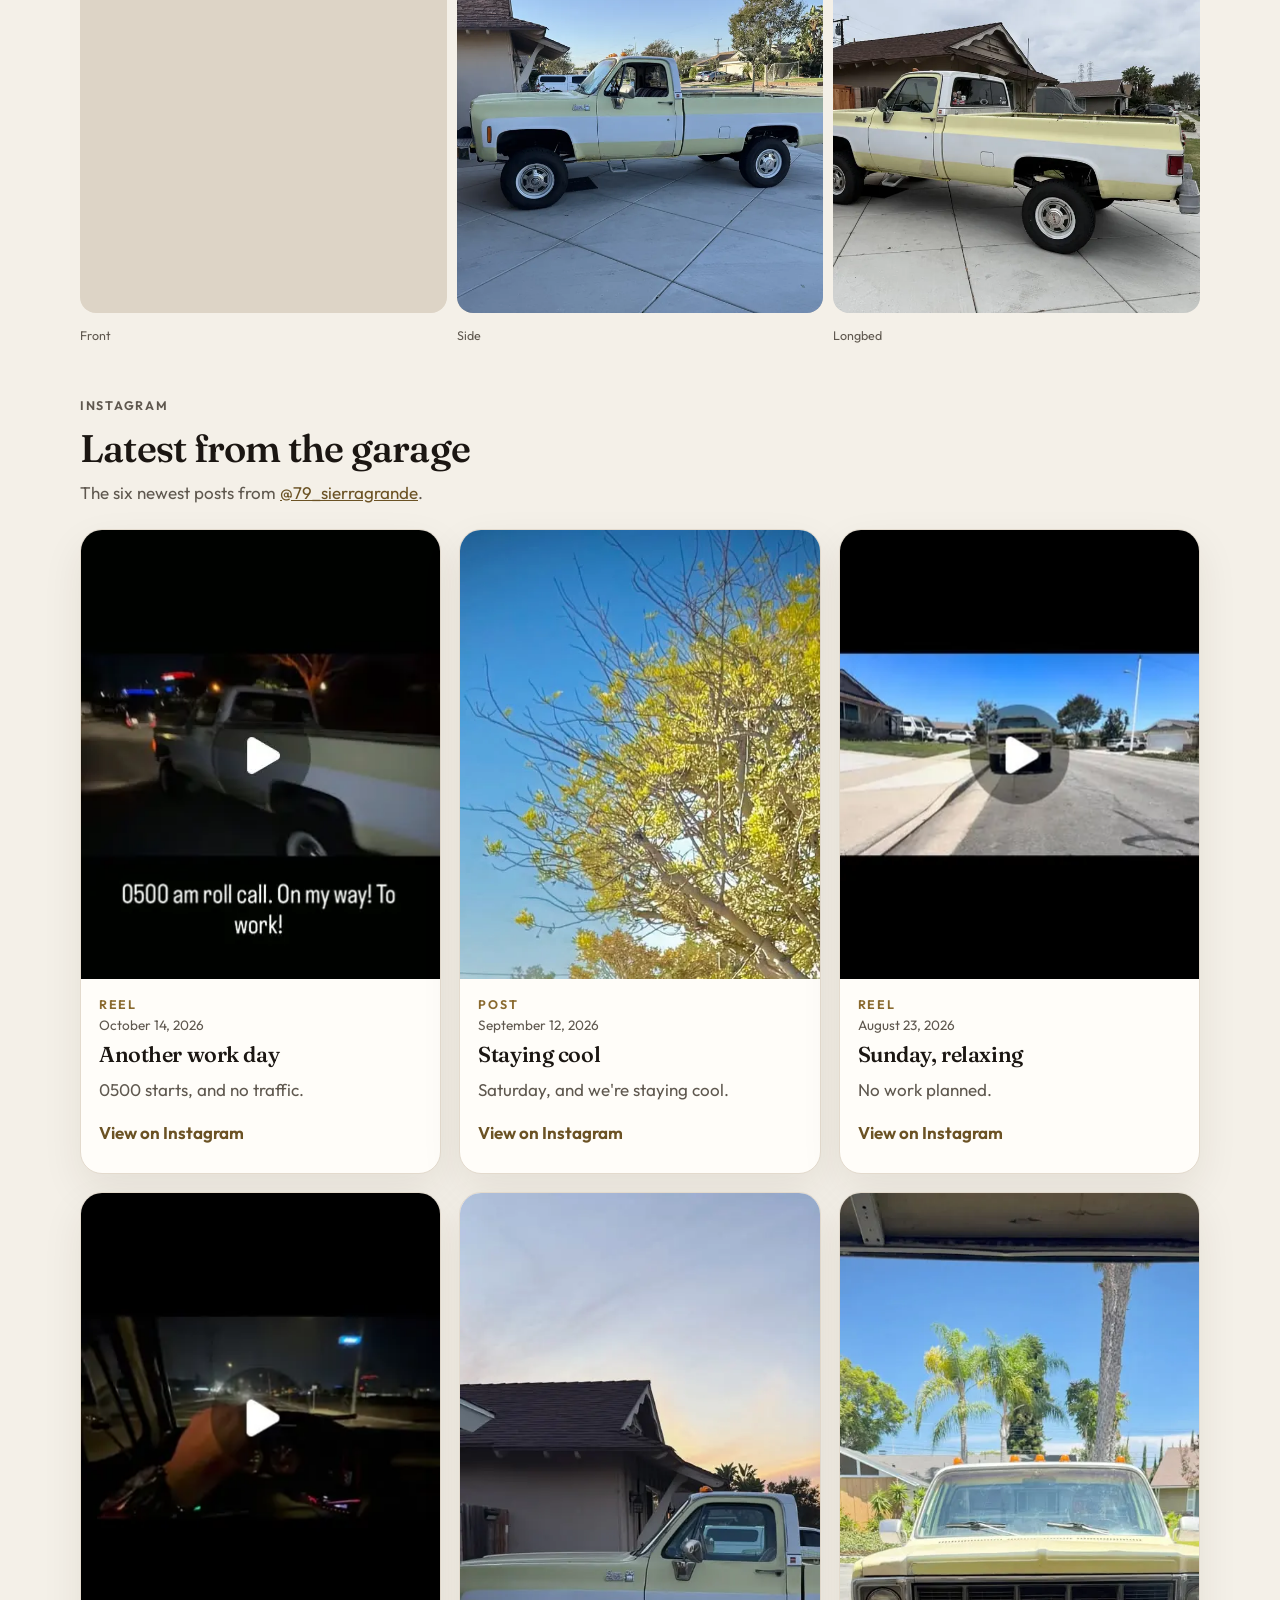
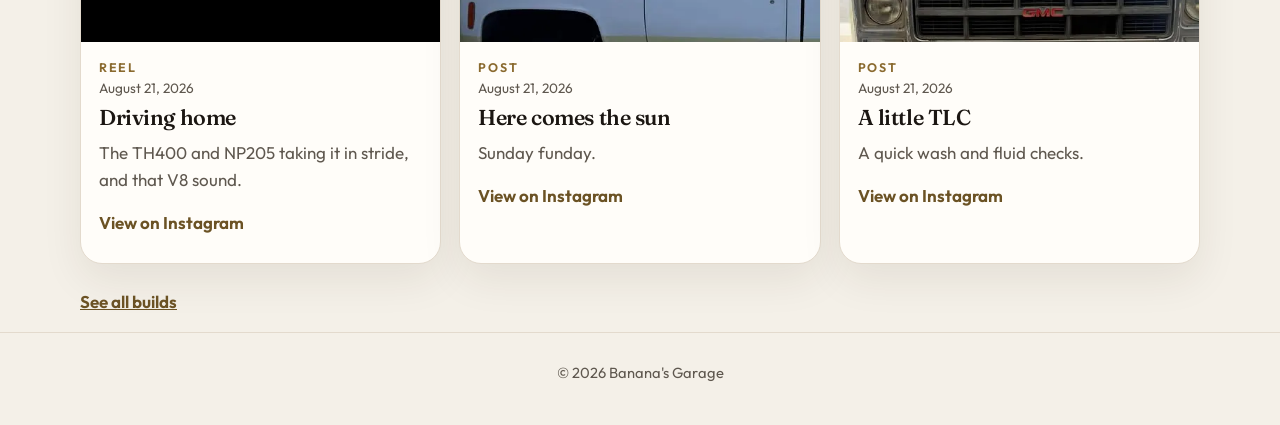
==== commit 690d99df: "Rewrite the Meet Banana section Co-authored-by: jeremyge <info@jeremyescobar.com>" ====
--- a/index.html
+++ b/index.html
@@ -71,10 +71,11 @@
           <img class="meet-photo" src="img/truck-side-longbed-900.jpg" srcset="img/truck-side-longbed-900.jpg 900w, img/truck-side-longbed-1800.jpg 1800w" sizes="(max-width: 720px) 100vw, 56vw" width="1800" height="1350" alt="Driver-side profile of the longbed, pale yellow and white, parked by a wood gate under an overcast sky." loading="lazy" decoding="async">
         </picture>
         <div>
-          <p class="kicker">The truck</p>
           <h2>Meet Banana</h2>
-          <p>Banana is a 1979 GMC Sierra Grande, pale yellow and cream. The nickname is the color, and it stuck. She gets driven: 5 a.m. starts, night miles, and sunset on the Sierra Grande badge.</p>
-          <p>I’m an electrical engineer and a family man, and a squarebody enthusiast who lives for adventure. The posts cover valve adjustment, a 350 with an Edelbrock carb, CUCV 1031 on ATF, and the day a broken accelerator cable got fixed with shoelaces to make it home.</p>
+          <p>Some trucks are meant to sit in a showroom. Others are meant to tell stories. Meet Banana, my 1979 GMC Sierra Grande, a pale-yellow-and-cream squarebody that&#8217;s been turning heads and collecting memories for decades.</p>
+          <p>She&#8217;s not perfect, and that&#8217;s part of the charm. Every repair, modification, and mile adds another chapter to her story. Whether it&#8217;s a quiet 5 a.m. drive, a weekend project, or an unexpected breakdown, life with Banana is never boring.</p>
+          <p>I&#8217;m an electrical engineer, a family man, and a squarebody enthusiast who enjoys the adventure as much as the destination. Banana&#8217;s Garage is my little corner of the internet dedicated to keeping this classic GMC alive and sharing everything I learn along the way.</p>
+          <p class="meet-close"><em>Old trucks. New memories. Endless adventures.</em></p>
         </div>
       </section>
 
--- a/css/styles.css
+++ b/css/styles.css
@@ -318,6 +318,14 @@
   object-position: center;
 }
 .split p { color: var(--ink); }
+.split .meet-close {
+  margin-top: 0.35em;
+  font-family: var(--serif);
+  font-size: 1.25rem;
+  font-weight: 560;
+  line-height: 1.35;
+}
+.split .meet-close em { font-style: normal; }
 .facts {
   display: grid;
   gap: 8px;
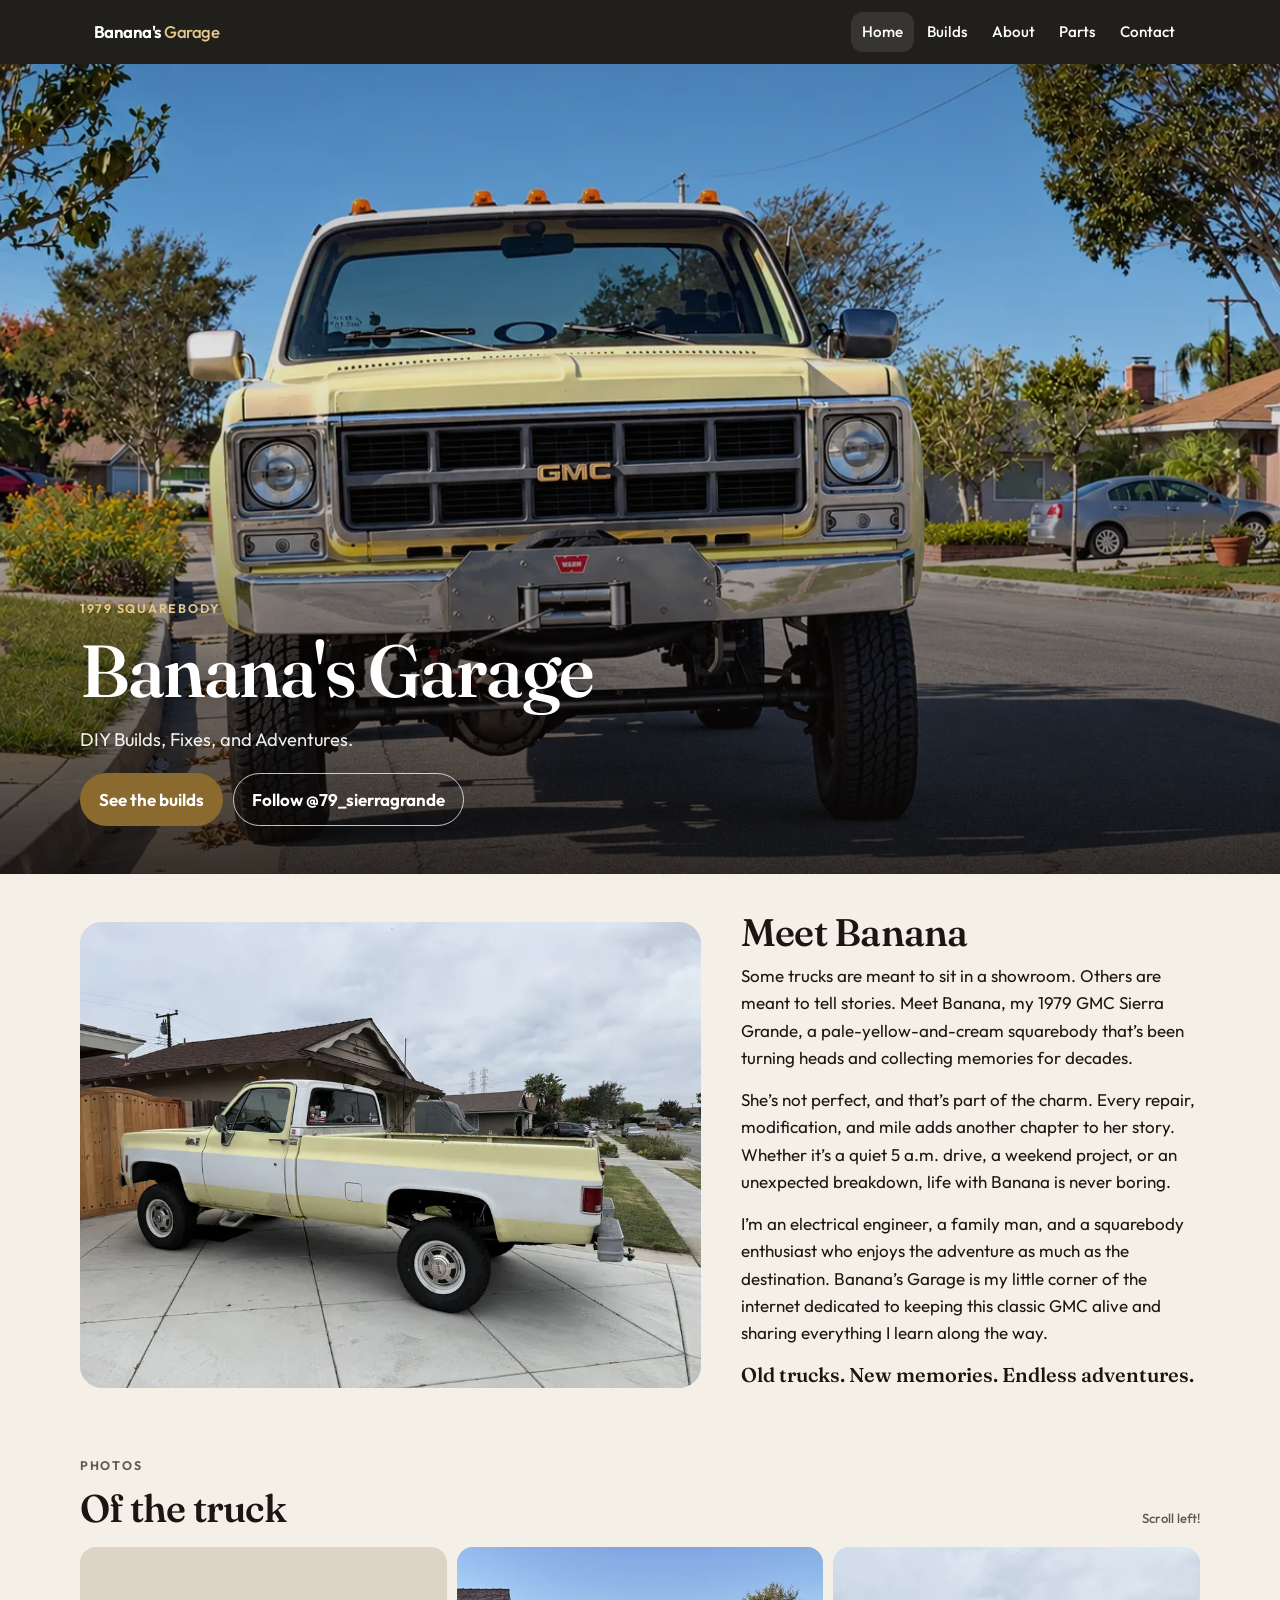
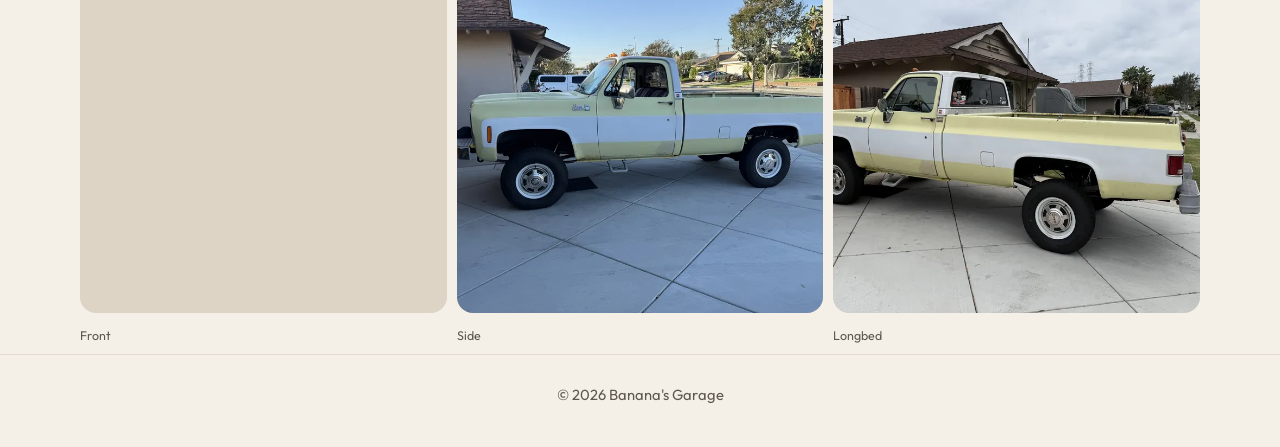
==== commit 88cee032: "End the home page at the photo carousel Co-authored-by: jeremyge <info@jeremyescobar.com>" ====
--- a/index.html
+++ b/index.html
@@ -214,95 +214,6 @@
             </figure>
         </div>
       </section>
-
-      <section class="section" aria-labelledby="latest-title">
-        <div class="section-head">
-          <p class="kicker">Instagram</p>
-          <h2 id="latest-title">Latest from the garage</h2>
-          <p>The six newest posts from <a href="https://www.instagram.com/79_sierragrande/" target="_blank" rel="noopener noreferrer">@79_sierragrande</a>.</p>
-        </div>
-        <div class="card-grid cols-3">
-          <a class="ig-card" href="https://www.instagram.com/reel/DefqOAhJ1hD/" target="_blank" rel="noopener noreferrer">
-            <picture>
-              <source type="image/webp" srcset="img/ig/DefqOAhJ1hD.webp">
-              <img src="img/ig/DefqOAhJ1hD.jpg" width="361" height="451" alt="0500 starts, and no traffic." loading="lazy" decoding="async">
-            </picture>
-            <div>
-              <p class="kicker">Reel</p>
-              <time datetime="2026-10-14">October 14, 2026</time>
-              <h3>Another work day</h3>
-              <p class="ig-summary">0500 starts, and no traffic.</p>
-              <span class="text-link">View on Instagram</span>
-            </div>
-          </a>
-          <a class="ig-card" href="https://www.instagram.com/p/DdNJBA5ht53/" target="_blank" rel="noopener noreferrer">
-            <picture>
-              <source type="image/webp" srcset="img/ig/DdNJBA5ht53.webp">
-              <img src="img/ig/DdNJBA5ht53.jpg" width="511" height="639" alt="Saturday, and we're staying cool." loading="lazy" decoding="async">
-            </picture>
-            <div>
-              <p class="kicker">Post</p>
-              <time datetime="2026-09-12">September 12, 2026</time>
-              <h3>Staying cool</h3>
-              <p class="ig-summary">Saturday, and we're staying cool.</p>
-              <span class="text-link">View on Instagram</span>
-            </div>
-          </a>
-          <a class="ig-card" href="https://www.instagram.com/reel/DcZXt1yy7qP/" target="_blank" rel="noopener noreferrer">
-            <picture>
-              <source type="image/webp" srcset="img/ig/DcZXt1yy7qP.webp">
-              <img src="img/ig/DcZXt1yy7qP.jpg" width="360" height="450" alt="No work planned." loading="lazy" decoding="async">
-            </picture>
-            <div>
-              <p class="kicker">Reel</p>
-              <time datetime="2026-08-23">August 23, 2026</time>
-              <h3>Sunday, relaxing</h3>
-              <p class="ig-summary">No work planned.</p>
-              <span class="text-link">View on Instagram</span>
-            </div>
-          </a>
-          <a class="ig-card" href="https://www.instagram.com/reel/DcVAXZBJ3M5/" target="_blank" rel="noopener noreferrer">
-            <picture>
-              <source type="image/webp" srcset="img/ig/DcVAXZBJ3M5.webp">
-              <img src="img/ig/DcVAXZBJ3M5.jpg" width="360" height="450" alt="The TH400 and NP205 taking it in stride, and that V8 sound." loading="lazy" decoding="async">
-            </picture>
-            <div>
-              <p class="kicker">Reel</p>
-              <time datetime="2026-08-21">August 21, 2026</time>
-              <h3>Driving home</h3>
-              <p class="ig-summary">The TH400 and NP205 taking it in stride, and that V8 sound.</p>
-              <span class="text-link">View on Instagram</span>
-            </div>
-          </a>
-          <a class="ig-card" href="https://www.instagram.com/p/DcU5XuHpoX4/" target="_blank" rel="noopener noreferrer">
-            <picture>
-              <source type="image/webp" srcset="img/ig/DcU5XuHpoX4.webp">
-              <img src="img/ig/DcU5XuHpoX4.jpg" width="512" height="640" alt="Sunday funday." loading="lazy" decoding="async">
-            </picture>
-            <div>
-              <p class="kicker">Post</p>
-              <time datetime="2026-08-21">August 21, 2026</time>
-              <h3>Here comes the sun</h3>
-              <p class="ig-summary">Sunday funday.</p>
-              <span class="text-link">View on Instagram</span>
-            </div>
-          </a>
-          <a class="ig-card" href="https://www.instagram.com/p/DcU4iTLpykb/" target="_blank" rel="noopener noreferrer">
-            <picture>
-              <source type="image/webp" srcset="img/ig/DcU4iTLpykb.webp">
-              <img src="img/ig/DcU4iTLpykb.jpg" width="512" height="640" alt="A quick wash and fluid checks." loading="lazy" decoding="async">
-            </picture>
-            <div>
-              <p class="kicker">Post</p>
-              <time datetime="2026-08-21">August 21, 2026</time>
-              <h3>A little TLC</h3>
-              <p class="ig-summary">A quick wash and fluid checks.</p>
-              <span class="text-link">View on Instagram</span>
-            </div>
-          </a>
-        </div>
-        <p class="more-link"><a class="text-link" href="builds.html">See all builds</a></p>
-      </section>
     </div>
   </main>
 
--- a/css/styles.css
+++ b/css/styles.css
@@ -415,8 +415,7 @@
   display: grid;
   gap: 16px;
 }
-.ig-card,
-.job {
+.ig-card {
   background: var(--paper);
   border: 1px solid var(--line);
   border-radius: 22px;
@@ -444,18 +443,13 @@
   font-size: 0.85rem;
   color: var(--muted);
 }
-.ig-card div,
-.job { padding: 16px 18px 18px; }
-.job { padding: 18px 18px 16px; }
-.ig-card h3,
-.job h2 {
+.ig-card div { padding: 16px 18px 18px; }
+.ig-card h3 {
   margin: 0 0 8px;
   font-size: 1.35rem;
 }
-.ig-card p,
-.job p { margin: 0; color: var(--muted); }
-.ig-card .kicker,
-.job .kicker { color: var(--accent); }
+.ig-card p { margin: 0; color: var(--muted); }
+.ig-card .kicker { color: var(--accent); }
 .text-link {
   display: inline-flex;
   align-items: center;
@@ -464,7 +458,6 @@
   font-weight: 650;
   color: var(--accent-dark);
 }
-.more-link { margin: 8px 0 0; }
 
 .part-list {
   display: grid;
@@ -521,13 +514,6 @@
 .prose { width: min(720px, 100%); }
 .prose h1 { font-size: clamp(2.2rem, 5vw, 3.4rem); margin: 0 0 12px; }
 .prose .kicker { margin-top: 0; }
-.jump {
-  display: flex;
-  flex-wrap: wrap;
-  gap: 8px 16px;
-  margin: 0 0 18px;
-}
-.jump a { font-weight: 650; min-height: 44px; display: inline-flex; align-items: center; }
 
 .contact-stack { display: grid; gap: 12px; max-width: 40rem; }
 .contact-card {
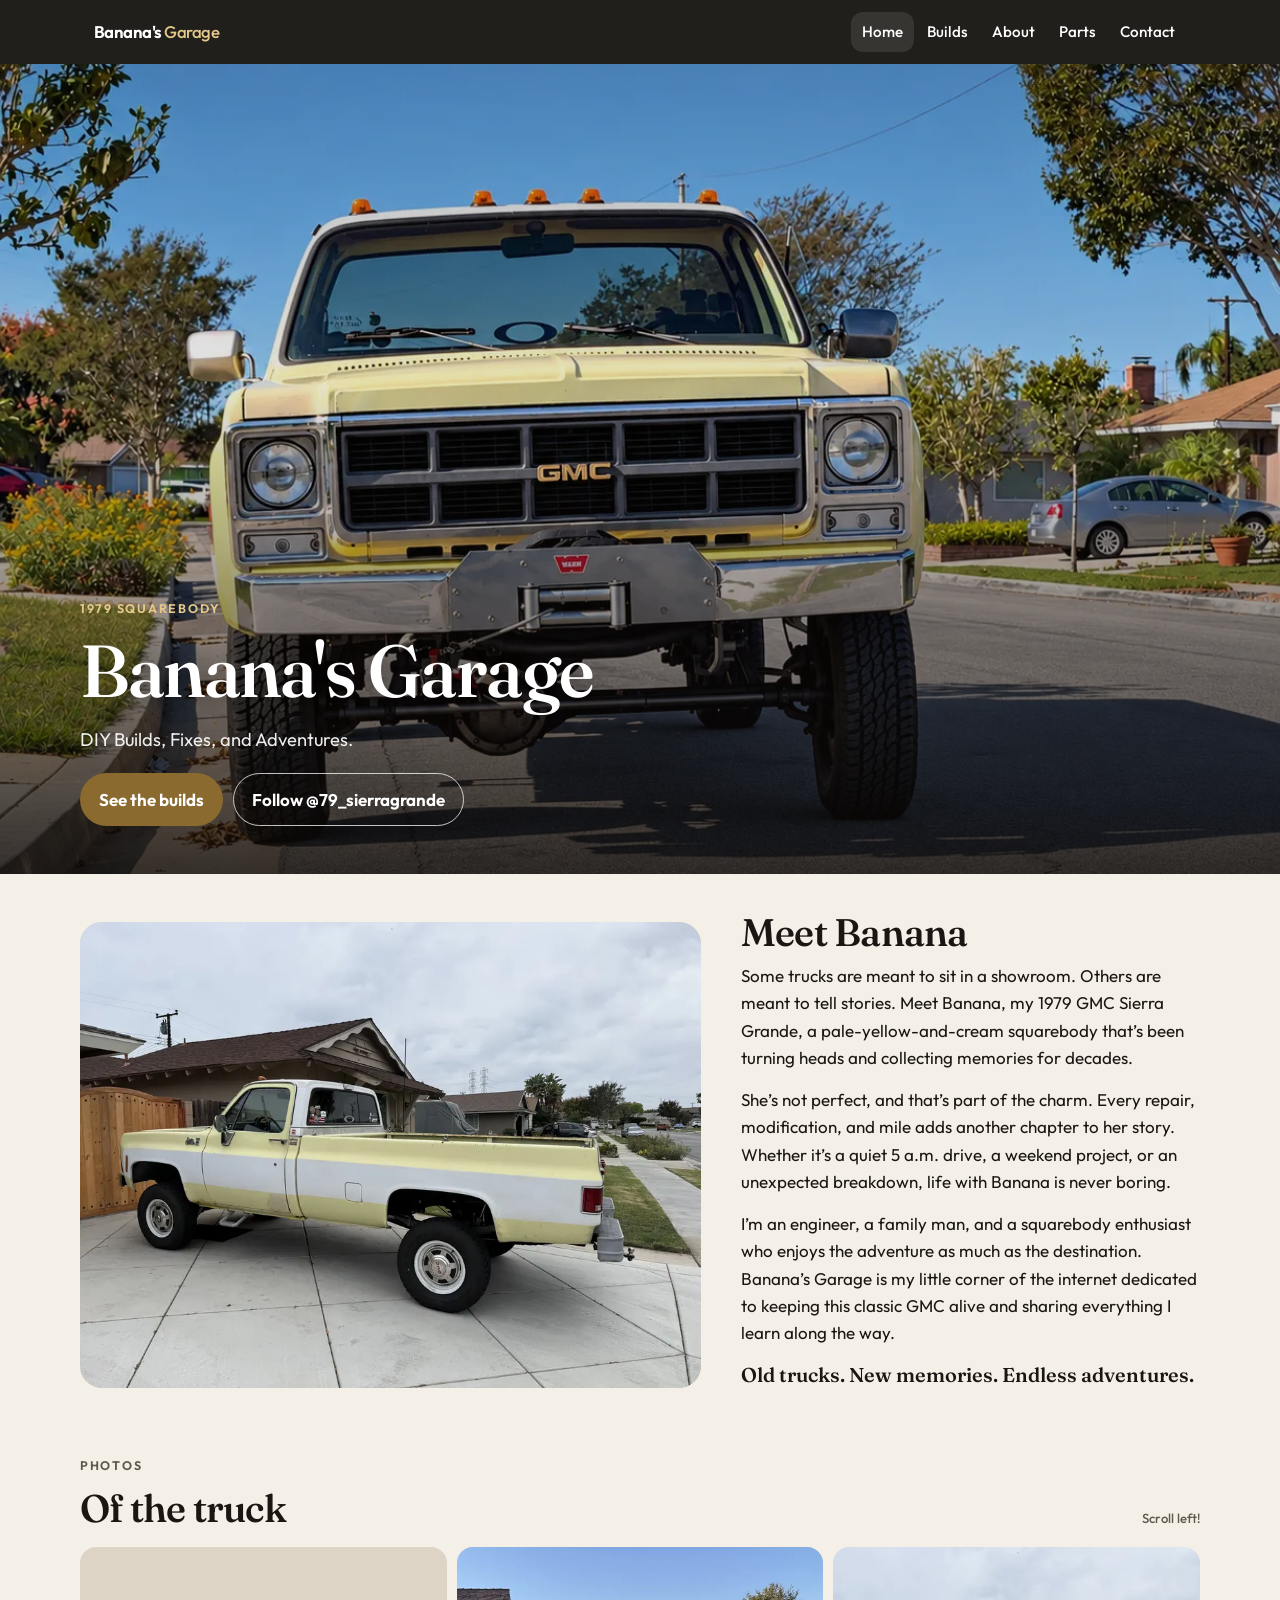
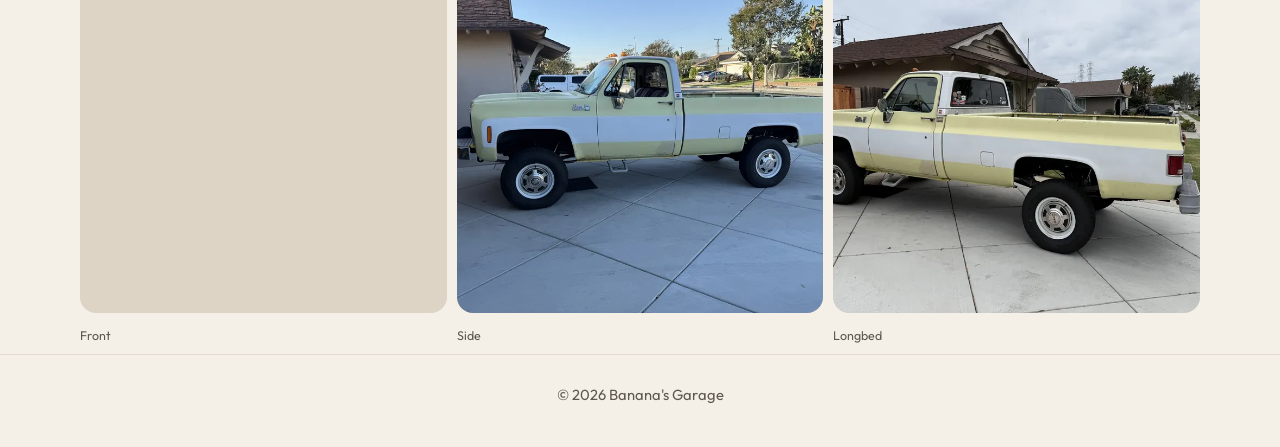
==== commit f71efe18: "Say engineer, not electrical engineer Co-authored-by: jeremyge <info@jeremyescobar.com>" ====
--- a/index.html
+++ b/index.html
@@ -74,7 +74,7 @@
           <h2>Meet Banana</h2>
           <p>Some trucks are meant to sit in a showroom. Others are meant to tell stories. Meet Banana, my 1979 GMC Sierra Grande, a pale-yellow-and-cream squarebody that&#8217;s been turning heads and collecting memories for decades.</p>
           <p>She&#8217;s not perfect, and that&#8217;s part of the charm. Every repair, modification, and mile adds another chapter to her story. Whether it&#8217;s a quiet 5 a.m. drive, a weekend project, or an unexpected breakdown, life with Banana is never boring.</p>
-          <p>I&#8217;m an electrical engineer, a family man, and a squarebody enthusiast who enjoys the adventure as much as the destination. Banana&#8217;s Garage is my little corner of the internet dedicated to keeping this classic GMC alive and sharing everything I learn along the way.</p>
+          <p>I&#8217;m an engineer, a family man, and a squarebody enthusiast who enjoys the adventure as much as the destination. Banana&#8217;s Garage is my little corner of the internet dedicated to keeping this classic GMC alive and sharing everything I learn along the way.</p>
           <p class="meet-close"><em>Old trucks. New memories. Endless adventures.</em></p>
         </div>
       </section>
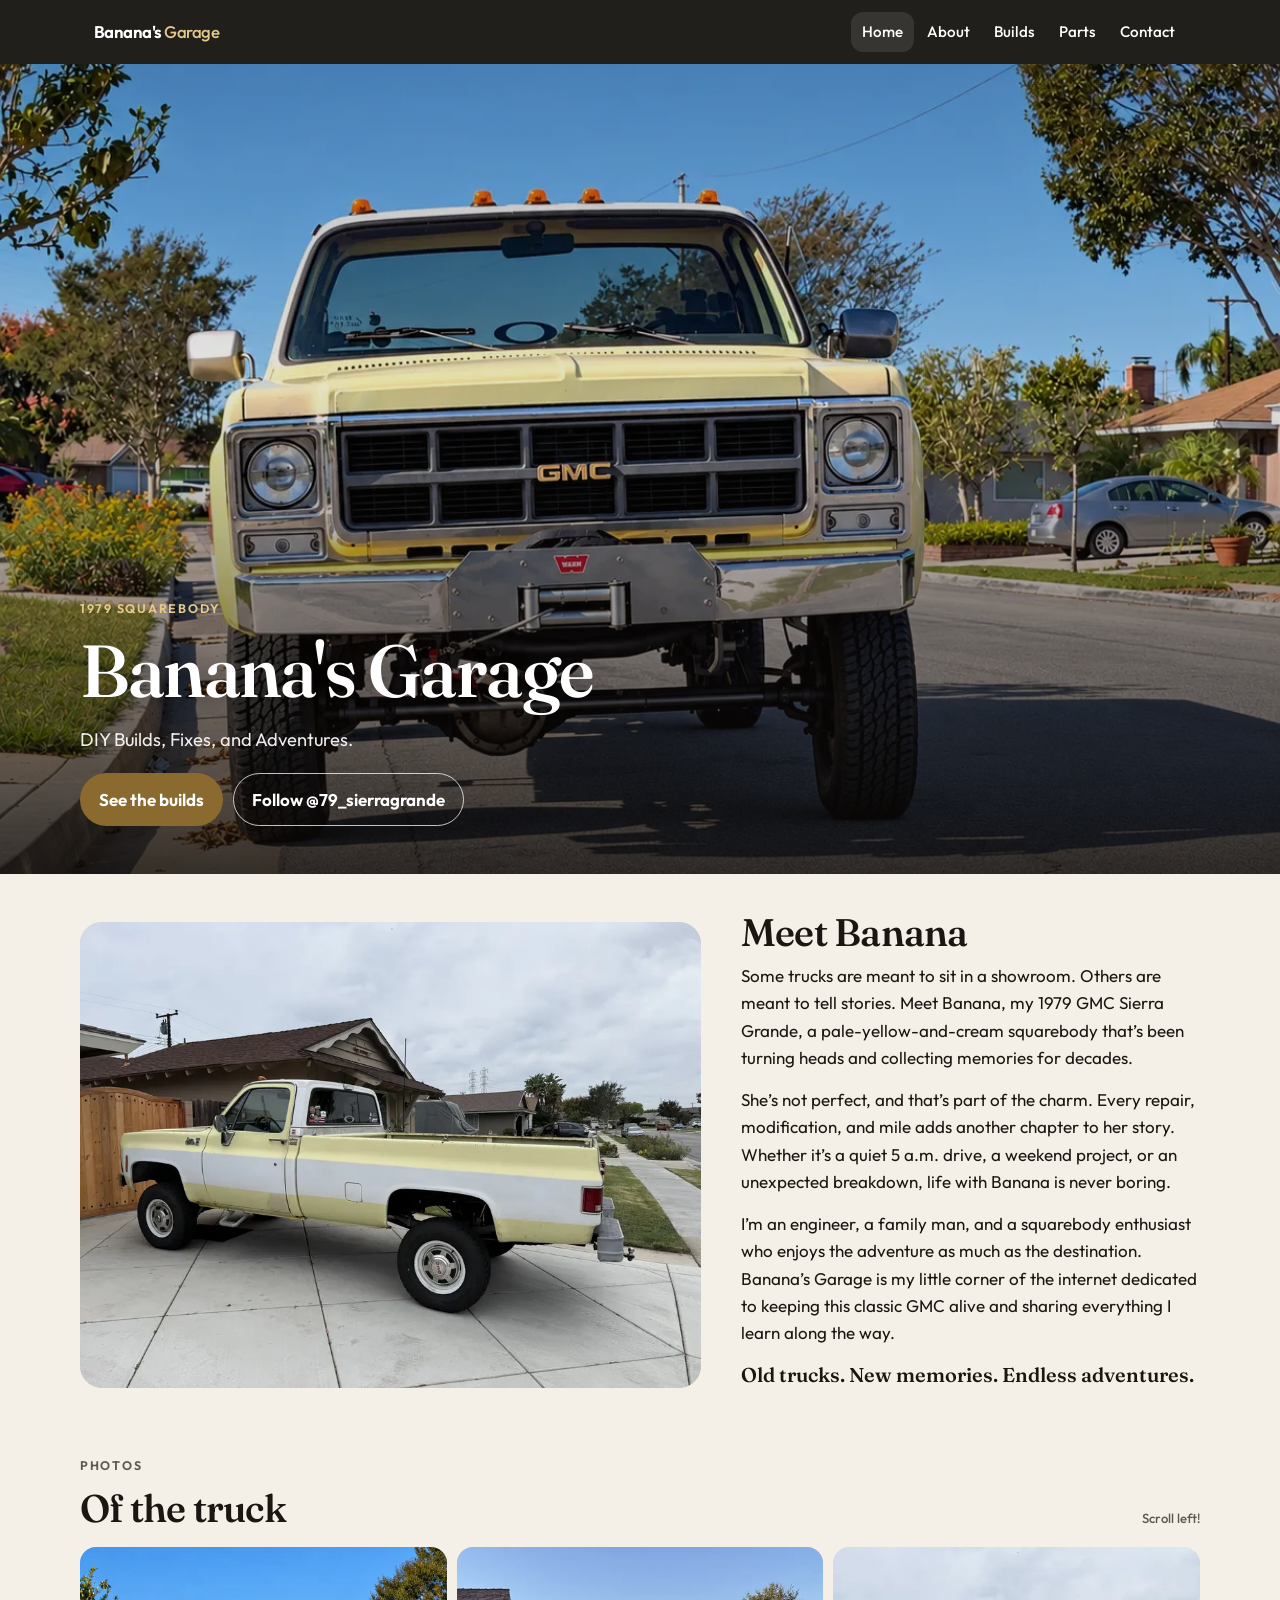
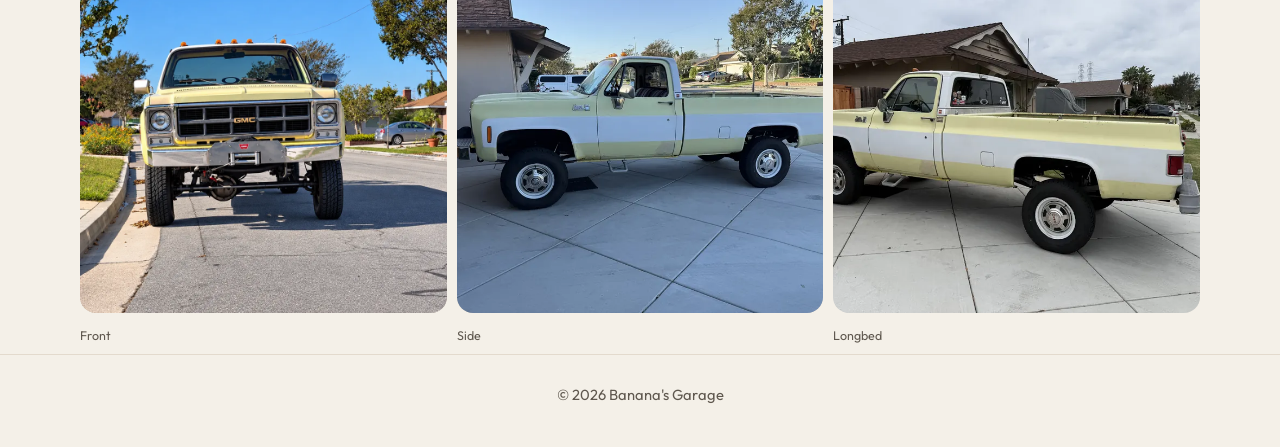
==== commit 7321a13d: "Put About before Builds in the site nav Co-authored-by: jeremyge <info@jeremyescobar.com>" ====
--- a/index.html
+++ b/index.html
@@ -37,8 +37,8 @@
       </button>
       <nav id="site-nav" class="site-nav" aria-label="Primary">
         <a href="index.html" aria-current="page">Home</a>
+        <a href="about.html">About</a>
         <a href="builds.html">Builds</a>
-        <a href="about.html">About</a>
         <a href="parts.html">Parts</a>
         <a href="contact.html">Contact</a>
       </nav>
--- a/css/styles.css
+++ b/css/styles.css
@@ -225,6 +225,44 @@
 }
 .hero { min-height: 90vh; }
 .page-hero { min-height: 62vh; }
+.about-page {
+  min-height: 100vh;
+  display: flex;
+  flex-direction: column;
+}
+.about-page .prose-page { padding-bottom: 48px; }
+.about-page .wrap { width: min(42rem, calc(100% - 32px)); }
+.about-page main h2 {
+  margin: 1.7em 0 0.4em;
+  font-size: clamp(1.6rem, 3vw, 2.15rem);
+}
+.specs {
+  margin: 0.35em 0 0;
+  background: var(--paper);
+  border: 1px solid var(--line);
+  border-radius: 18px;
+  padding: 2px 18px;
+  box-shadow: var(--shadow);
+}
+.specs > div {
+  display: grid;
+  grid-template-columns: minmax(8.5rem, 0.9fr) 1.35fr;
+  gap: 8px 20px;
+  align-items: baseline;
+  padding: 12px 0;
+  border-bottom: 1px solid var(--line);
+}
+.specs > div:last-child { border-bottom: 0; }
+.specs dt {
+  margin: 0;
+  font-weight: 650;
+  color: var(--muted);
+}
+.specs dd {
+  margin: 0;
+  text-align: right;
+  color: var(--ink);
+}
 .hero picture,
 .page-hero picture {
   position: absolute;
@@ -287,8 +325,7 @@
 .section-head { padding-bottom: 8px; }
 .section-head h1,
 .section-head h2,
-.split h2,
-.prose h2 {
+.split h2 {
   margin: 0 0 8px;
   font-size: clamp(1.8rem, 3vw, 2.5rem);
 }
@@ -326,27 +363,6 @@
   line-height: 1.35;
 }
 .split .meet-close em { font-style: normal; }
-.facts {
-  display: grid;
-  gap: 8px;
-  margin: 18px 0 0;
-}
-.facts div {
-  display: grid;
-  grid-template-columns: 6.5rem 1fr;
-  gap: 10px;
-  padding-top: 8px;
-  border-top: 1px solid var(--line);
-}
-.facts dt {
-  margin: 0;
-  font-size: 0.75rem;
-  font-weight: 650;
-  letter-spacing: 0.08em;
-  text-transform: uppercase;
-  color: var(--muted);
-}
-.facts dd { margin: 0; }
 
 .photo-head {
   display: flex;
@@ -511,9 +527,6 @@
 .btn-ghost:hover { background: rgba(255, 255, 255, 0.12); color: #fff; }
 
 .prose-page { padding: 36px 0 12px; }
-.prose { width: min(720px, 100%); }
-.prose h1 { font-size: clamp(2.2rem, 5vw, 3.4rem); margin: 0 0 12px; }
-.prose .kicker { margin-top: 0; }
 
 .contact-stack { display: grid; gap: 12px; max-width: 40rem; }
 .contact-card {
@@ -602,6 +615,12 @@
 @media (max-width: 560px) {
   .hero-actions { flex-direction: column; align-items: stretch; }
   .hero-actions .btn { width: 100%; }
+  .specs > div {
+    grid-template-columns: 1fr;
+    gap: 2px;
+    padding: 11px 0;
+  }
+  .specs dd { text-align: left; }
 }
 @media (min-width: 720px) {
   .split { grid-template-columns: 1.15fr 0.85fr; gap: 40px; }
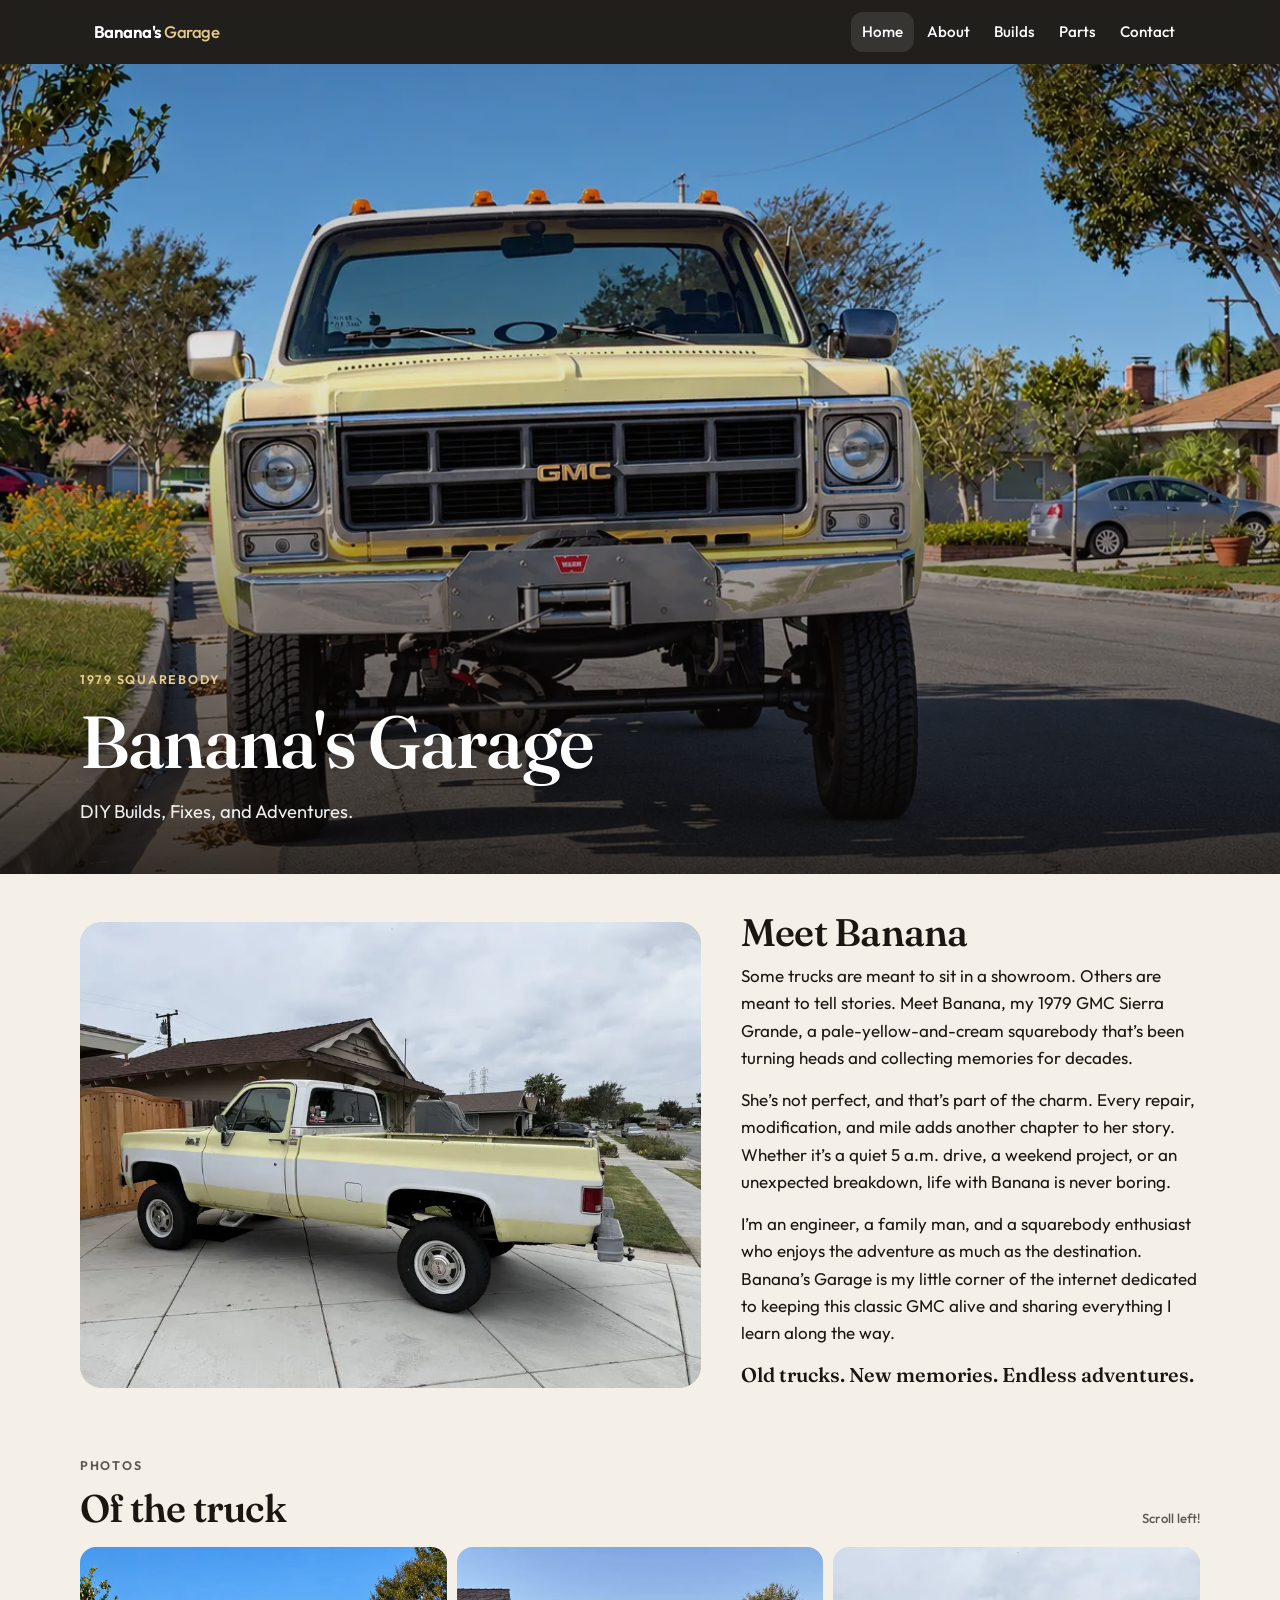
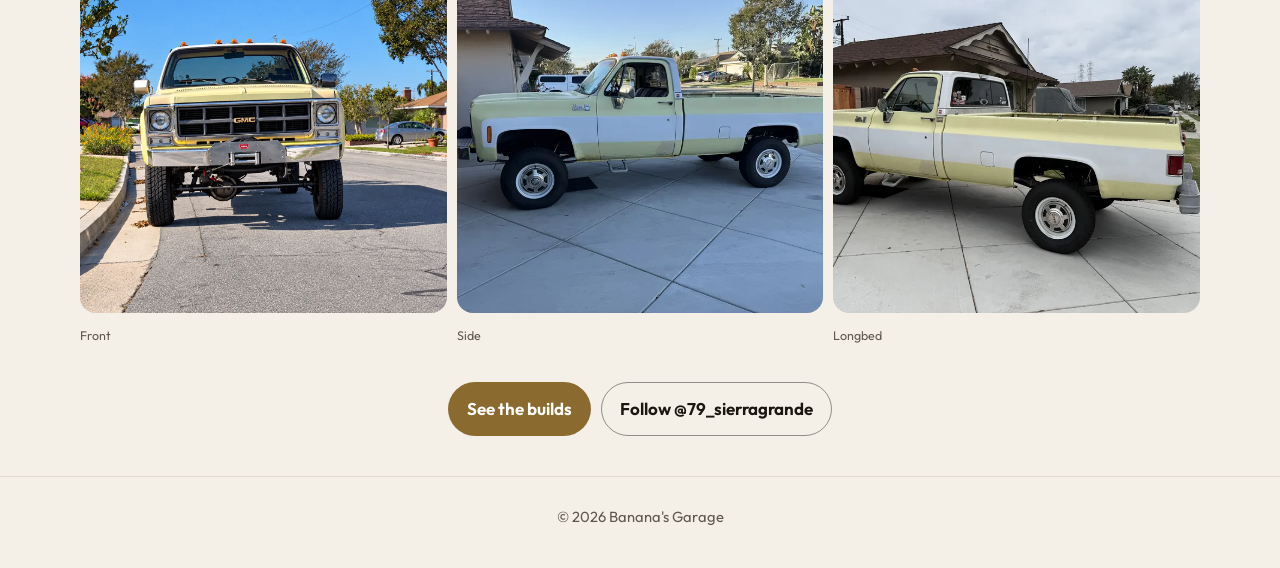
==== commit a0caae5f: "Move the home buttons below the truck photos Co-authored-by: jeremyge <info@jeremyescobar.com>" ====
--- a/index.html
+++ b/index.html
@@ -56,10 +56,6 @@
       <p class="kicker">1979 squarebody</p>
       <h1>Banana's Garage</h1>
       <p class="lede">DIY Builds, Fixes, and Adventures.</p>
-      <div class="hero-actions">
-        <a class="btn" href="builds.html">See the builds</a>
-        <a class="btn btn-ghost" href="https://www.instagram.com/79_sierragrande/" target="_blank" rel="noopener noreferrer">Follow @79_sierragrande</a>
-      </div>
     </div>
   </section>
 
@@ -94,126 +90,164 @@
         -->
         <div class="photo-strip" tabindex="0" role="region" aria-label="Photos of Banana">
             <figure>
+              <button type="button" class="photo-zoom">
               <picture>
                 <source type="image/webp" srcset="img/truck-front-900.webp 900w, img/truck-front-1223.webp 1223w" sizes="33vw">
                 <img class="fit-front" src="img/truck-front-900.jpg" srcset="img/truck-front-900.jpg 900w, img/truck-front-1223.jpg 1223w" sizes="33vw" width="1223" height="1286" alt="Head-on view of Banana on a sunny residential street." loading="lazy" decoding="async">
               </picture>
+              </button>
               <figcaption>Front</figcaption>
             </figure>
             <figure>
+              <button type="button" class="photo-zoom">
               <picture>
                 <source type="image/webp" srcset="img/truck-side-900.webp 900w, img/truck-side-1800.webp 1800w" sizes="33vw">
                 <img class="fit-side" src="img/truck-side-900.jpg" srcset="img/truck-side-900.jpg 900w, img/truck-side-1800.jpg 1800w" sizes="33vw" width="1800" height="1350" alt="Daylight side profile of the two-tone truck in the driveway." loading="lazy" decoding="async">
               </picture>
+              </button>
               <figcaption>Side</figcaption>
             </figure>
             <figure>
+              <button type="button" class="photo-zoom">
               <picture>
                 <source type="image/webp" srcset="img/truck-side-longbed-900.webp 900w, img/truck-side-longbed-1800.webp 1800w" sizes="33vw">
                 <img src="img/truck-side-longbed-900.jpg" srcset="img/truck-side-longbed-900.jpg 900w, img/truck-side-longbed-1800.jpg 1800w" sizes="33vw" width="1800" height="1350" alt="Driver-side profile of the longbed beside a wood gate under an overcast sky." loading="lazy" decoding="async">
               </picture>
+              </button>
               <figcaption>Longbed</figcaption>
             </figure>
             <figure>
+              <button type="button" class="photo-zoom">
               <picture>
                 <source type="image/webp" srcset="img/truck-badge-900.webp 900w, img/truck-badge-1206.webp 1206w" sizes="33vw">
                 <img class="fit-badge" src="img/truck-badge-900.jpg" srcset="img/truck-badge-900.jpg 900w, img/truck-badge-1206.jpg 1206w" sizes="33vw" width="1206" height="1735" alt="Sunset over the pale yellow fender and the Sierra Grande badge." loading="lazy" decoding="async">
               </picture>
+              </button>
               <figcaption>Badge</figcaption>
             </figure>
             <figure>
+              <button type="button" class="photo-zoom">
               <picture>
                 <source type="image/webp" srcset="img/truck-street-three-quarter-900.webp 900w, img/truck-street-three-quarter-1800.webp 1800w" sizes="33vw">
                 <img class="fit-street" src="img/truck-street-three-quarter-900.jpg" srcset="img/truck-street-three-quarter-900.jpg 900w, img/truck-street-three-quarter-1800.jpg 1800w" sizes="33vw" width="1800" height="2400" alt="Three-quarter view of Banana parked on a residential street." loading="lazy" decoding="async">
               </picture>
+              </button>
               <figcaption>On the street</figcaption>
             </figure>
             <figure>
+              <button type="button" class="photo-zoom">
               <picture>
                 <source type="image/webp" srcset="img/truck-side-dusk-900.webp 900w, img/truck-side-dusk-1800.webp 1800w" sizes="33vw">
                 <img class="fit-dusk" src="img/truck-side-dusk-900.jpg" srcset="img/truck-side-dusk-900.jpg 900w, img/truck-side-dusk-1800.jpg 1800w" sizes="33vw" width="1800" height="1350" alt="Side profile of Banana in the driveway at dusk." loading="lazy" decoding="async">
               </picture>
+              </button>
               <figcaption>Dusk</figcaption>
             </figure>
             <figure>
+              <button type="button" class="photo-zoom">
               <picture>
                 <source type="image/webp" srcset="img/truck-garage-front-900.webp 900w, img/truck-garage-front-1800.webp 1800w" sizes="33vw">
                 <img class="fit-garage" src="img/truck-garage-front-900.jpg" srcset="img/truck-garage-front-900.jpg 900w, img/truck-garage-front-1800.jpg 1800w" sizes="33vw" width="1800" height="2400" alt="Banana head-on, seen from inside the garage." loading="lazy" decoding="async">
               </picture>
+              </button>
               <figcaption>From the garage</figcaption>
             </figure>
             <figure>
+              <button type="button" class="photo-zoom">
               <picture>
                 <source type="image/webp" srcset="img/truck-hood-open-900.webp 900w, img/truck-hood-open-1800.webp 1800w" sizes="33vw">
                 <img class="fit-hood" src="img/truck-hood-open-900.jpg" srcset="img/truck-hood-open-900.jpg 900w, img/truck-hood-open-1800.jpg 1800w" sizes="33vw" width="1800" height="1350" alt="Banana with the hood open on the street." loading="lazy" decoding="async">
               </picture>
+              </button>
               <figcaption>Hood up</figcaption>
             </figure>
             <figure>
+              <button type="button" class="photo-zoom">
               <picture>
                 <source type="image/webp" srcset="img/engine-edelbrock-gray-900.webp 900w, img/engine-edelbrock-gray-1800.webp 1800w" sizes="33vw">
                 <img class="fit-edelbrock" src="img/engine-edelbrock-gray-900.jpg" srcset="img/engine-edelbrock-gray-900.jpg 900w, img/engine-edelbrock-gray-1800.jpg 1800w" sizes="33vw" width="1800" height="1685" alt="1987 350 with a gray Edelbrock air cleaner, black finned valve covers, and a gray intake." loading="lazy" decoding="async">
               </picture>
+              </button>
               <figcaption>1987 350 motor</figcaption>
             </figure>
             <figure>
+              <button type="button" class="photo-zoom">
               <picture>
                 <source type="image/webp" srcset="img/engine-orange-chrome-900.webp 900w, img/engine-orange-chrome-1206.webp 1206w" sizes="33vw">
                 <img class="fit-orange" src="img/engine-orange-chrome-900.jpg" srcset="img/engine-orange-chrome-900.jpg 900w, img/engine-orange-chrome-1206.jpg 1206w" sizes="33vw" width="1206" height="1251" alt="1979 350 with an orange-painted block, chrome Chevy bowtie valve covers, and an Edelbrock air cleaner." loading="lazy" decoding="async">
               </picture>
+              </button>
               <figcaption>1979 350 motor</figcaption>
             </figure>
             <figure>
+              <button type="button" class="photo-zoom">
               <picture>
                 <source type="image/webp" srcset="img/engine-carb-topdown-900.webp 900w, img/engine-carb-topdown-1800.webp 1800w" sizes="33vw">
                 <img class="fit-carb" src="img/engine-carb-topdown-900.jpg" srcset="img/engine-carb-topdown-900.jpg 900w, img/engine-carb-topdown-1800.jpg 1800w" sizes="33vw" width="1800" height="2127" alt="Top-down view of a bare Quadrajet carburetor between black valve covers." loading="lazy" decoding="async">
               </picture>
+              </button>
               <figcaption>Quadrajet</figcaption>
             </figure>
             <figure>
+              <button type="button" class="photo-zoom">
               <picture>
                 <source type="image/webp" srcset="img/truck-driveway-flowers-900.webp 900w, img/truck-driveway-flowers-1800.webp 1800w" sizes="33vw">
                 <img class="fit-flowers" src="img/truck-driveway-flowers-900.jpg" srcset="img/truck-driveway-flowers-900.jpg 900w, img/truck-driveway-flowers-1800.jpg 1800w" sizes="33vw" width="1800" height="1350" alt="Banana's side profile in the driveway, yellow flowers in the foreground under a blue sky." loading="lazy" decoding="async">
               </picture>
+              </button>
               <figcaption>Driveway</figcaption>
             </figure>
             <figure>
+              <button type="button" class="photo-zoom">
               <picture>
                 <source type="image/webp" srcset="img/truck-hood-up-street-900.webp 900w, img/truck-hood-up-street-1206.webp 1206w" sizes="33vw">
                 <img class="fit-hood-street" src="img/truck-hood-up-street-900.jpg" srcset="img/truck-hood-up-street-900.jpg 900w, img/truck-hood-up-street-1206.jpg 1206w" sizes="33vw" width="1206" height="673" alt="Wide-angle front three-quarter of Banana on the street with the hood open." loading="lazy" decoding="async">
               </picture>
+              </button>
               <figcaption>Hood open</figcaption>
             </figure>
             <figure>
+              <button type="button" class="photo-zoom">
               <picture>
                 <source type="image/webp" srcset="img/engine-bay-stock-aircleaner-900.webp 900w, img/engine-bay-stock-aircleaner-1206.webp 1206w" sizes="33vw">
                 <img class="fit-stock-air" src="img/engine-bay-stock-aircleaner-900.jpg" srcset="img/engine-bay-stock-aircleaner-900.jpg 900w, img/engine-bay-stock-aircleaner-1206.jpg 1206w" sizes="33vw" width="1206" height="650" alt="Engine bay from the front, with the stock GM air cleaner and snorkel hose." loading="lazy" decoding="async">
               </picture>
+              </button>
               <figcaption>Stock cleaner</figcaption>
             </figure>
             <figure>
+              <button type="button" class="photo-zoom">
               <picture>
                 <source type="image/webp" srcset="img/body-mount-spacers-900.webp 900w, img/body-mount-spacers-1206.webp 1206w" sizes="33vw">
                 <img class="fit-spacers" src="img/body-mount-spacers-900.jpg" srcset="img/body-mount-spacers-900.jpg 900w, img/body-mount-spacers-1206.jpg 1206w" sizes="33vw" width="1206" height="1386" alt="Transfer case spacers bolted to the cross member, seen from underneath." loading="lazy" decoding="async">
               </picture>
+              </button>
               <figcaption>Cross member</figcaption>
             </figure>
             <figure>
+              <button type="button" class="photo-zoom">
               <picture>
                 <source type="image/webp" srcset="img/interior-dash-shifter-900.webp 900w, img/interior-dash-shifter-1206.webp 1206w" sizes="33vw">
                 <img class="fit-dash" src="img/interior-dash-shifter-900.jpg" srcset="img/interior-dash-shifter-900.jpg 900w, img/interior-dash-shifter-1206.jpg 1206w" sizes="33vw" width="1206" height="1075" alt="Cab at night, with a black dash, woodgrain panel, manual shifter, Mexican blanket seat cover, and Chevy floor mat." loading="lazy" decoding="async">
               </picture>
+              </button>
               <figcaption>Interior</figcaption>
             </figure>
             <figure>
+              <button type="button" class="photo-zoom">
               <picture>
                 <source type="image/webp" srcset="img/underside-transfer-case-900.webp 900w, img/underside-transfer-case-1206.webp 1206w" sizes="33vw">
                 <img class="fit-transfer" src="img/underside-transfer-case-900.jpg" srcset="img/underside-transfer-case-900.jpg 900w, img/underside-transfer-case-1206.jpg 1206w" sizes="33vw" width="1206" height="904" alt="Underside view of the NP 205 transfer case, crossmember and front axle." loading="lazy" decoding="async">
               </picture>
+              </button>
               <figcaption>NP 205</figcaption>
             </figure>
         </div>
       </section>
+      <div class="page-actions">
+        <a class="btn" href="builds.html">See the builds</a>
+        <a class="btn btn-ghost" href="https://www.instagram.com/79_sierragrande/" target="_blank" rel="noopener noreferrer">Follow @79_sierragrande</a>
+      </div>
     </div>
   </main>
 
--- a/css/styles.css
+++ b/css/styles.css
@@ -236,6 +236,22 @@
   margin: 1.7em 0 0.4em;
   font-size: clamp(1.6rem, 3vw, 2.15rem);
 }
+.owner-head {
+  display: flex;
+  align-items: center;
+  gap: 16px;
+  margin: 1.7em 0 0.45em;
+}
+.about-page .owner-head h2 { margin: 0; }
+.owner-head img {
+  width: 130px;
+  height: auto;
+  aspect-ratio: 1 / 1;
+  border-radius: 16px;
+  object-fit: cover;
+  flex: 0 0 auto;
+  background: #ddd4c6;
+}
 .specs {
   margin: 0.35em 0 0;
   background: var(--paper);
@@ -316,6 +332,21 @@
   margin: 0;
 }
 .hero-actions { display: flex; flex-wrap: wrap; gap: 10px; margin-top: 18px; }
+.page-actions {
+  display: flex;
+  flex-wrap: wrap;
+  justify-content: center;
+  gap: 10px;
+  padding: 28px 0 40px;
+}
+.page-actions .btn-ghost {
+  color: var(--ink);
+  border-color: rgba(27, 22, 18, 0.45);
+}
+.page-actions .btn-ghost:hover {
+  background: rgba(27, 22, 18, 0.06);
+  color: var(--ink);
+}
 
 .wrap {
   width: min(var(--wrap), calc(100% - 32px));
@@ -406,6 +437,24 @@
   margin-top: 6px;
   font-size: 0.78rem;
   color: var(--muted);
+}
+.photo-zoom {
+  display: block;
+  width: 100%;
+  margin: 0;
+  padding: 0;
+  border: 0;
+  background: transparent;
+  color: inherit;
+  font: inherit;
+  cursor: zoom-in;
+  text-align: inherit;
+}
+.photo-zoom picture { display: block; }
+.photo-zoom:focus-visible {
+  outline: 3px solid var(--accent);
+  outline-offset: 3px;
+  border-radius: 16px;
 }
 .fit-front { object-position: center 42%; }
 .fit-side { object-position: center 60%; }
@@ -613,8 +662,12 @@
   }
 }
 @media (max-width: 560px) {
-  .hero-actions { flex-direction: column; align-items: stretch; }
-  .hero-actions .btn { width: 100%; }
+  .hero-actions,
+  .page-actions { flex-direction: column; align-items: stretch; }
+  .hero-actions .btn,
+  .page-actions .btn { width: 100%; }
+  .owner-head { gap: 12px; }
+  .owner-head img { width: 100px; border-radius: 14px; }
   .specs > div {
     grid-template-columns: 1fr;
     gap: 2px;
@@ -651,7 +704,7 @@
     object-position: center center;
   }
   .hero .hero-shade { display: none; }
-  .hero-copy { padding: 22px 0 4px; }
+  .hero-copy { padding: 22px 0 22px; }
   .hero .kicker { color: var(--accent); }
   .hero h1 {
     color: var(--ink);
@@ -672,6 +725,77 @@
   .bar { padding: 0 10px; }
   .logo { font-size: 0.98rem; }
 }
+.lightbox {
+  position: fixed;
+  inset: 0;
+  width: 100%;
+  height: 100%;
+  max-width: none;
+  max-height: none;
+  margin: 0;
+  padding: 0;
+  border: 0;
+  background: transparent;
+  overflow: hidden;
+  align-items: center;
+  justify-content: center;
+  touch-action: none;
+}
+.lightbox:not([open]) { display: none; }
+.lightbox[open] { display: flex; }
+.lightbox::backdrop { background: rgba(12, 9, 7, 0.9); }
+.lightbox,
+.lightbox::backdrop { animation: lightbox-fade 160ms ease; }
+.lightbox-stage {
+  width: 100%;
+  height: 88vh;
+  display: flex;
+  align-items: center;
+  justify-content: center;
+  pointer-events: none;
+}
+.lightbox-photo {
+  display: block;
+  width: auto;
+  height: auto;
+  max-width: 100%;
+  max-height: 88vh;
+  object-fit: contain;
+  pointer-events: auto;
+}
+.lightbox-close,
+.lightbox-nav {
+  position: absolute;
+  z-index: 2;
+  display: inline-flex;
+  align-items: center;
+  justify-content: center;
+  width: 44px;
+  height: 44px;
+  padding: 0;
+  border-radius: 999px;
+  border: 1px solid rgba(255, 255, 255, 0.4);
+  background: rgba(20, 17, 14, 0.62);
+  color: #fff;
+  cursor: pointer;
+}
+.lightbox-close:hover,
+.lightbox-nav:hover { background: rgba(20, 17, 14, 0.86); }
+.lightbox-close { top: 12px; right: 12px; }
+.lightbox-prev { left: 10px; top: 50%; transform: translateY(-50%); }
+.lightbox-next { right: 10px; top: 50%; transform: translateY(-50%); }
+.lightbox-close svg,
+.lightbox-nav svg { display: block; }
+html.lightbox-open,
+html.lightbox-open body { overflow: hidden; }
+
+@keyframes lightbox-fade {
+  from { opacity: 0; }
+  to { opacity: 1; }
+}
+
 @media (prefers-reduced-motion: reduce) {
   * { transition: none !important; }
-}
+  .lightbox,
+  .lightbox::backdrop { animation: none; }
+}
